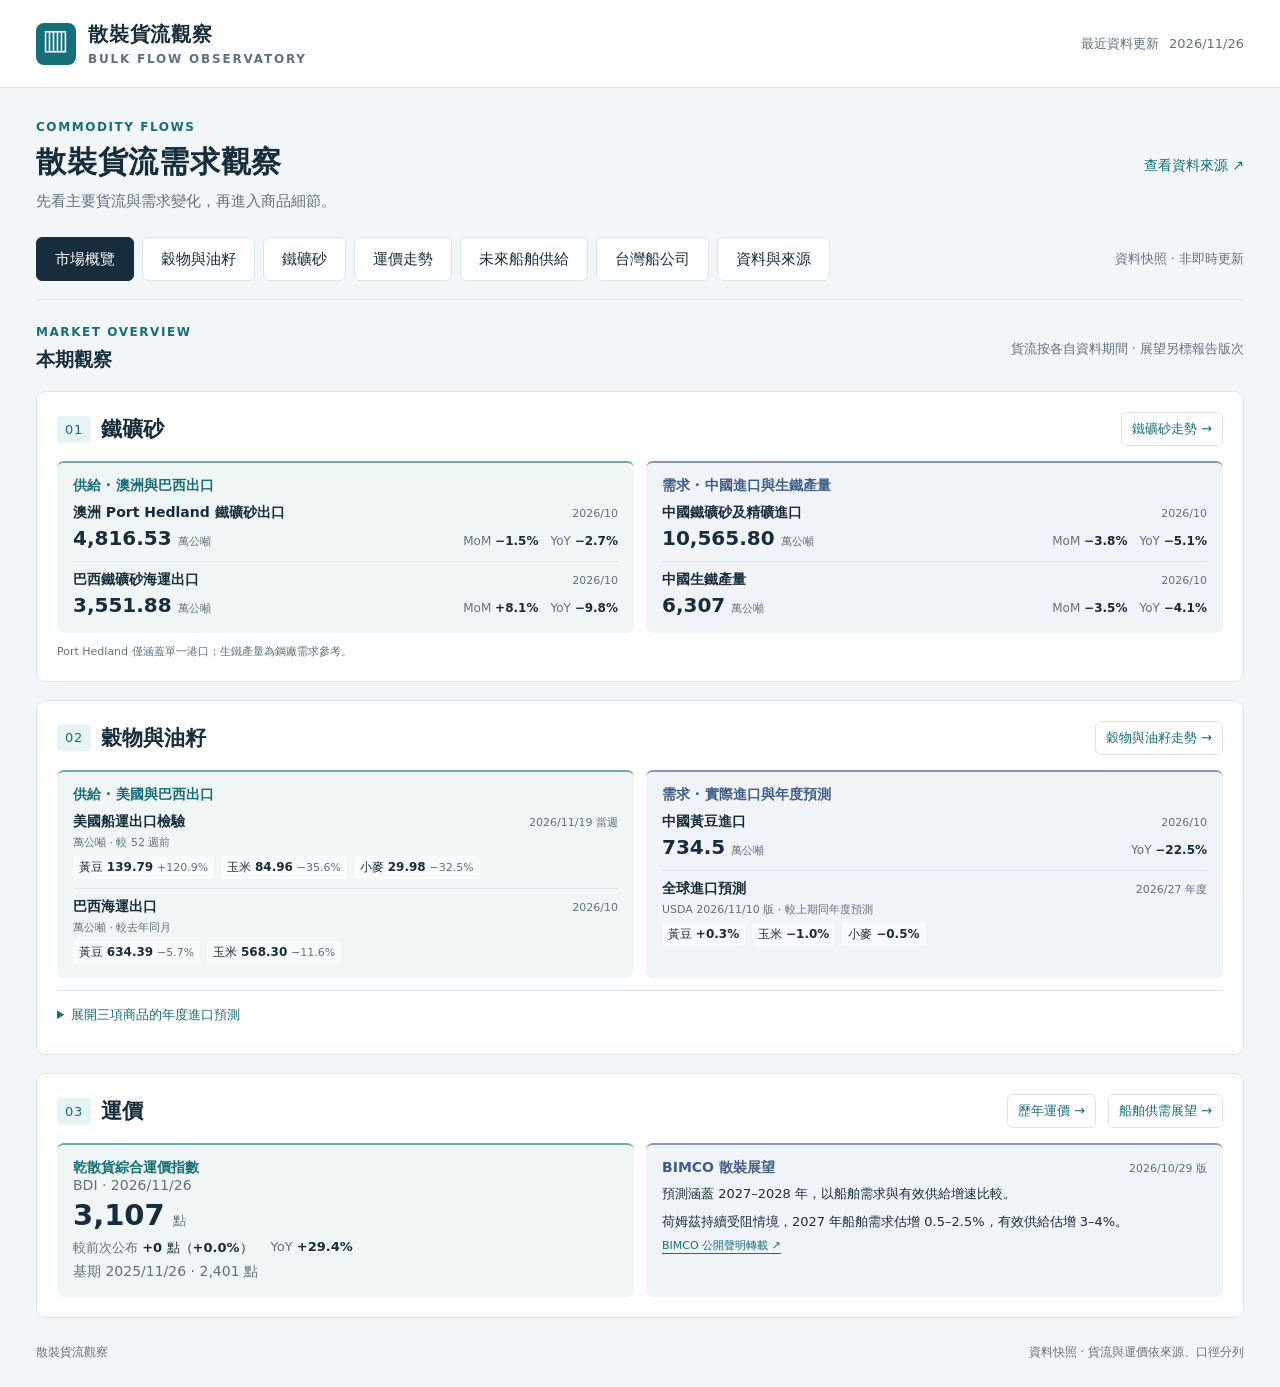
==== site/index.html @ 0eb2b3fc "Refresh bulk shipping data" ====
<!doctype html>
<html lang="zh-Hant"><head><meta charset="utf-8"><meta name="viewport" content="width=device-width,initial-scale=1"><title>散裝貨流需求觀察｜市場概覽</title><meta name="description" content="穀物、鐵礦砂出口與需求觀察。以官方資料快照追蹤美國、巴西、澳洲與中國的貨流。"><link rel="icon" type="image/svg+xml" href="data:image/svg+xml,%3Csvg xmlns='http://www.w3.org/2000/svg' viewBox='0 0 32 32'%3E%3Crect width='32' height='32' rx='7' fill='%23166e79'/%3E%3Cpath d='M7 23V17h4v6m3 0V12h4v11m3 0V7h4v16' stroke='white' stroke-width='2' fill='none'/%3E%3C/svg%3E"><link rel="stylesheet" href="style.css?v=0a2ea6457334"><script defer src="data.js?v=bbfd00ab8c5f"></script><script defer src="company-fleets-data.js?v=6b9ab9d1b7ac"></script><script defer src="app.js?v=1556dfb29b92"></script><script defer src="history-data.js?v=71bd6d6e1870"></script><script defer src="hedland-history-data.js?v=a3db46586c84"></script><script defer src="iron-history-data.js?v=b4c6f8746cfc"></script><script defer src="us-grain-history-data.js?v=a990f95a7204"></script><script defer src="us-grain-history.js?v=7090560dc37e"></script><script defer src="history.js?v=6eb60454d4d4"></script><script defer src="freight-indices.js?v=4d214dd70a3b"></script><script defer src="freight.js?v=fcf6a110d8db"></script><script defer src="supply-outlook-data.js?v=c18ba70df354"></script><script defer src="supply-outlook.js?v=e1dbbad50b4f"></script><link rel="stylesheet" href="grain-demand.css?v=e1b955530039"><script defer src="grain-demand-data.js?v=bc01fac3423a"></script><script defer src="grain-demand.js?v=3fdb7a96c9fc"></script><link rel="stylesheet" href="overview-market.css?v=4cd1afce3cc3"><script defer src="overview.js?v=e01cab6d0f02"></script><script defer src="update-status-data.js?v=dd99486f3394"></script><script defer src="live-details.js?v=aedd0032edc3"></script></head>
<body><header class="top"><div class="top-inner"><a class="brand" href="#"><span class="mark" aria-hidden="true">▥</span><span>散裝貨流觀察<small>BULK FLOW OBSERVATORY</small></span></a><div class="snapshot">最近資料更新 <strong></strong></div></div></header>
<main><div class="title-line"><div><p class="eyebrow">COMMODITY FLOWS</p><h1>散裝貨流需求觀察</h1><p class="intro">先看主要貨流與需求變化，再進入商品細節。</p></div><a class="source-jump" href="#sources">查看資料來源 ↗</a></div>
<nav class="tabs" aria-label="網站導覽"><button type="button" data-view="overview" aria-pressed="true">市場概覽</button><button type="button" data-view="grain" aria-pressed="false">穀物與油籽</button><button type="button" data-view="iron" aria-pressed="false">鐵礦砂</button><button type="button" data-view="freight" aria-pressed="false">運價走勢</button><button type="button" data-view="supply" aria-pressed="false">未來船舶供給</button><button type="button" data-view="companies" aria-pressed="false">台灣船公司</button><button type="button" data-view="sources" aria-pressed="false">資料與來源</button><span>資料快照 · 非即時更新</span></nav><section id="overview" aria-label="市場概覽" hidden>
<div class="sectionline market-heading"><div><span class="eyebrow">MARKET OVERVIEW</span><h2>本期觀察</h2></div><span class="meta">貨流按各自資料期間 · 展望另標報告版次</span></div>
<div class="market-board">
  <section class="panel market-card" aria-labelledby="market-iron-title">
    <div class="market-card-head"><div class="overview-heading"><span class="overview-index" aria-hidden="true">01</span><h3 id="market-iron-title">鐵礦砂</h3></div><div class="market-links"><button type="button" data-open="iron">鐵礦砂走勢 →</button></div></div>
    <div class="market-split">
      <section class="market-side" aria-label="鐵礦砂供給"><h4>供給 · 澳洲與巴西出口</h4><div id="market-iron-supply"></div></section>
      <section class="market-side market-side-demand" aria-label="鐵礦砂需求"><h4>需求 · 中國進口與生鐵產量</h4><div id="market-iron-demand"></div></section>
    </div>
    <p class="market-footnote">Port Hedland 僅涵蓋單一港口；生鐵產量為鋼廠需求參考。</p>
  </section>
  <section class="panel market-card" aria-labelledby="market-grain-title">
    <div class="market-card-head"><div class="overview-heading"><span class="overview-index" aria-hidden="true">02</span><h3 id="market-grain-title">穀物與油籽</h3></div><div class="market-links"><button type="button" data-open="grain">穀物與油籽走勢 →</button></div></div>
    <div class="market-split">
      <section class="market-side" aria-label="穀物與油籽供給"><h4>供給 · 美國與巴西出口</h4><div id="market-grain-supply"></div></section>
      <section class="market-side market-side-demand" aria-label="穀物與油籽需求"><h4>需求 · 實際進口與年度預測</h4><div id="market-grain-demand"></div></section>
    </div>
    <details class="market-forecast-detail"><summary>展開三項商品的年度進口預測</summary><section id="grain-demand-overview" class="demand-overview" aria-label="全球穀物與油籽年度進口需求預測"></section></details>
  </section>
  <section class="panel market-card" aria-labelledby="market-freight-title">
    <div class="market-card-head"><div class="overview-heading"><span class="overview-index" aria-hidden="true">03</span><h3 id="market-freight-title">運價</h3></div><div class="market-links"><button type="button" data-open="freight">歷年運價 →</button><button type="button" data-open="supply">船舶供需展望 →</button></div></div>
    <div class="market-split market-freight-split">
      <section class="market-side" aria-label="BDI"><h4>乾散貨綜合運價指數</h4><div class="overview-item" id="overview-bdi"></div></section>
      <section class="market-side market-side-demand market-bimco" id="market-bimco" aria-label="BIMCO 散裝展望"></section>
    </div>
  </section>
</div>
</section>
<section id="grain" aria-labelledby="grain-page-title" hidden>
<div class="sectionline"><div><span class="eyebrow">GRAINS &amp; OILSEEDS / SUPPLY &amp; DEMAND</span><h2 id="grain-page-title">穀物與油籽 · 供給與需求</h2></div><span class="meta">依各來源保留資料頻率與期間</span></div>
<div class="grain-balance">
<section class="grain-side grain-supply-side" aria-labelledby="grain-supply-title">
<div class="grain-side-heading"><span class="eyebrow">SUPPLY / EXPORT FLOWS</span><h3 id="grain-supply-title">供給 · 美國、巴西</h3><p>追蹤美國週度出口檢驗與巴西月度海運出口</p></div>
<section class="panel grain-us-summary"><div class="sectionline"><h3>美國船運出口檢驗量</h3><span class="meta" id="us-summary-period"></span></div><div class="metrics" id="us-metrics"></div></section>
<section class="panel history-panel" id="us-grain-history" aria-label="美國穀物與油籽近五年週度海運出口檢驗走勢"></section>
<div class="weekly-full"><section class="panel"><div class="sectionline"><h3>當週貨量比較</h3><span class="meta">萬公噸</span></div><div id="us-bars" class="horizontal"></div><p id="us-bars-note" class="note"></p></section></div>
<section class="panel history-panel" id="grain-history" aria-label="穀物與油籽近五年月度走勢"></section>
</section>
<section id="grain-demand-side" class="grain-side grain-demand-side" aria-labelledby="grain-demand-title">
<div class="grain-side-heading"><span class="eyebrow">DEMAND / IMPORTS &amp; CONSUMPTION</span><h3 id="grain-demand-title">需求 · 進口與消耗</h3><p>追蹤中國黃豆月度進口，搭配年度消耗與庫存</p></div>
<div id="grain-demand"></div>
</section>
</div>
<div class="notice"><strong>比較方式</strong><span>MoM = 較上月；YoY = 較去年同月。美國使用週度海運出口檢驗量，顯示 WoW、52 週 YoY；巴西使用月度海關海運出口量，顯示 MoM、YoY。兩者頻率與統計口徑不同，分圖呈現。巴西採相同商品與海運口徑；月增率未經季節調整，基期為零不計增減率。</span></div></section>
<section id="iron" hidden aria-label="鐵礦砂供給與需求"><div class="sectionline"><div><span class="eyebrow">IRON ORE / SUPPLY &amp; DEMAND</span><h2>鐵礦砂 · 供給與需求</h2></div><span class="meta" id="iron-page-period"></span></div><div class="iron-balance"><section class="iron-side iron-supply-side" aria-labelledby="iron-supply-title"><div class="iron-side-heading"><span class="eyebrow">SUPPLY / EXPORT FLOWS</span><h2 id="iron-supply-title">供給 · 澳洲、巴西</h2><p>觀察主要裝船地的出口貨流</p></div><div class="iron-supply-cards" id="iron-supply-metrics"></div><section class="panel history-panel" id="hedland-history" aria-label="Port Hedland 近五年度鐵礦砂出口走勢"></section><section class="panel history-panel" id="iron-history" aria-label="鐵礦砂近五年月度走勢"></section><details class="iron-extra"><summary>其他供給參考 · Vale 礦商生產與銷售</summary><section class="panel" id="vale-metrics"></section></details></section><section class="iron-side iron-demand-side" aria-labelledby="iron-demand-title"><div class="iron-side-heading"><span class="eyebrow">DEMAND / IMPORT FLOWS</span><h2 id="iron-demand-title">需求 · 中國</h2><p>觀察進口採購與鋼廠生產</p></div><div id="iron-demand-metrics"></div><section class="panel" id="steel-metrics"></section><div class="panel iron-reading"><h3>如何理解進口需求</h3><p class="note">中國進口量反映境外採購與到港貨流，也可能用於補庫存。須搭配生鐵產量與港口庫存，才能判斷鋼廠實際需求。</p><p class="note">巴西「運往中國」仍屬巴西出口貨流，放在供給欄；出港與到港存在時間差，不能直接視為中國當月進口。</p></div></section></div><div class="notice"><strong>兩側資料不可直接相減</strong><span>Port Hedland 僅涵蓋單一港口，巴西為全國海運出口，中國為全國進口；期間與涵蓋範圍不同，不構成完整供需平衡。</span></div></section>
<section id="freight" hidden aria-label="運價走勢"><div class="sectionline"><div><span class="eyebrow">FREIGHT / SEASONAL COMPARISON</span><h2 id="freight-title">BDI 歷年同期走勢</h2></div><span id="freight-period" class="meta"></span></div><div class="freight-choice"><label for="freight-index">選擇指數 <select id="freight-index"><option value="BDI">BDI · 乾散貨綜合指數</option><option value="BCI">BCI · 海岬型指數</option><option value="BPI">BPI · 巴拿馬型指數</option><option value="BSI">BSI · 超輕便型指數</option></select></label><span class="meta">一次顯示一個指數 · 比較各年度同期走勢</span></div><div class="metrics" id="freight-metrics"></div><section class="panel freight-panel"><div class="sectionline"><h3>把每一年放在同一條月份軸上</h3><span class="meta">點選年份可顯示／隱藏曲線</span></div><div class="freight-legend" id="freight-legend" aria-label="選擇比較年份"></div><div class="freight-scroll" tabindex="0" role="region" aria-label="所選運價指數歷年折線圖；窄螢幕可橫向捲動"><div id="freight-chart"></div></div><div class="freight-inspect"><label for="freight-day">對照日期 <strong id="freight-day-label"></strong></label><input id="freight-day" type="range" min="0" max="365" aria-label="選擇月份與日期"><div id="freight-values" class="freight-values" aria-live="polite"></div></div><p class="note">依月／日對齊，保留閏年 2/29。曲線連接實際公布值，未補造非公布日數據；已辨識的缺漏日期及超過 7 天的資料間隔斷線。最新年度繪至該指數最新已取得交易日。來源週末沿用值不當作新公布日。下方對照採選定日期當日或之前最近一筆（最多回溯 7 天），並列出實際日期。YoY = 本期指數 ÷ 去年基期 − 1，以各欄實際公布日對比去年同月同日；若去年當日未公布，往前取最近一筆，最多回溯 7 天。2/29 對比去年 2/28；缺基期顯示「—」。</p><details><summary>資料來源、核對與下載</summary><div id="freight-source"></div></details></section><div class="notice"><strong>指數與實際運費不同</strong><span>BDI 觀察乾散貨整體運價；BCI、BPI、BSI 分別觀察不同船型。各指數皆為點數，並非美元／日租金，指數高低也不代表不同船型的實際租金高低。</span></div></section><section id="supply" hidden aria-label="未來船舶供給與供需平衡">
<div class="sectionline"><div><span class="eyebrow">DRY BULK / FORWARD SUPPLY &amp; DEMAND</span><h2>未來船舶供給與供需平衡</h2></div><span id="supply-period" class="meta"></span></div>
<p class="intro">拆船減少運力，新船交付增加運力；再看需求能否吸收新增供給。</p>
<div id="supply-takeaway" class="supply-takeaway"></div>
<div class="supply-pair">
<section class="panel supply-quantity" id="supply-recycling-card"></section>
<section class="panel supply-quantity" id="supply-delivery-card"></section>
</div>

<section class="panel supply-block" aria-labelledby="supply-balance-title"><div class="sectionline"><div><span class="eyebrow" id="supply-balance-edition"></span><h3 id="supply-balance-title">03 · 綜合供需平衡</h3></div></div>
<div class="supply-balance-controls"><div class="segmented" id="supply-scenarios" aria-label="BIMCO 預測情境"></div><span class="meta">年增率 · 全球散裝航運</span></div>
<p id="supply-scenario-note" class="note"></p><div class="supply-chart-legend"><span><i class="demand"></i>船舶需求增長</span><span><i class="capacity"></i>有效供給增長</span></div><div id="supply-balance-chart"></div>
<div class="table-wrap"><table class="supply-balance-table"><thead><tr><th>預測年度</th><th>船舶需求增長</th><th>有效供給增長</th><th>平衡方向</th></tr></thead><tbody id="supply-balance-rows"></tbody></table></div>
<p class="note">需求納入貨量與航程影響；有效供給還受航速及船舶可用程度影響，與新船交付 DWT 不同。條段表示預測上下限，並非機率或信賴區間。判斷採 BIMCO 原文，不把兩項增長率之差當成運力過剩比例。</p>
<div class="supply-links" id="supply-balance-links"></div></section>

</section><section id="companies" hidden aria-label="台灣船公司"><div class="sectionline"><div><span class="eyebrow">TAIWAN / FLEET COMPARISON</span><h2>台灣七家散裝船公司</h2></div><span class="meta" id="fleet-period"></span></div><p class="company-intro">依官方資料列出各船型艘數；在建船另註。裕民採含在建船的官網合計口徑，與其他公司不可直接加總比較。資料基準日與文件發布日分別標示；官網查閱日期不代表船隊更新日期。</p><section class="panel company-panel"><div class="table-wrap matrix-wrap" tabindex="0" role="region" aria-label="乾散貨船型，可左右捲動"><table class="fleet-matrix" id="fleet-bulk"><caption>乾散貨船型 <span>單位：艘</span></caption><thead><tr><th scope="col">公司</th><th scope="col">VLOC<small>礦砂船</small></th><th scope="col">Capesize<small>含 Newcastlemax</small></th><th scope="col">Panamax／<br>Kamsarmax<small>合併列示</small></th><th scope="col">Supramax<small>超輕便型</small></th><th scope="col">Ultramax<small>極限靈便型</small></th><th scope="col">Handysize<small>含 Handy</small></th><th scope="col">Small Handy<small>小型輕便船</small></th><th scope="col">其他散裝<small>4.3 萬噸級</small></th><th scope="col">資料時間</th></tr></thead><tbody></tbody></table></div><p class="note">「—」表示來源未另列或未確認，不代表 0 艘。Panamax／Kamsarmax 因部分來源未拆分而合列；其他分類沿用來源。裕民含在建船，其餘已知另列的新造船不加進主表。</p></section><section class="panel company-panel matrix-other"><div class="table-wrap matrix-wrap" tabindex="0" role="region" aria-label="其他船型，可左右捲動"><table class="fleet-matrix" id="fleet-other"><caption>其他船型 <span>單位：艘</span></caption><thead><tr><th scope="col">公司</th><th scope="col">水泥船</th><th scope="col">油輪<small>含 VLCC</small></th><th scope="col">LNG 船</th><th scope="col">CSOV</th><th scope="col">CTV</th><th scope="col">多用途船</th><th scope="col">一般雜貨船</th><th scope="col">客船／<br>客貨輪</th><th scope="col">拖船</th><th scope="col">引水船</th><th scope="col">未細分<small>其他船型</small></th></tr></thead><tbody></tbody></table></div><p class="note">資料時間同上表；油輪合併列示，詳細船型、代管與在建數見下方說明。</p></section><details class="panel matrix-details"><summary>各公司口徑與來源</summary><ul id="fleet-notes"></ul><p><a href="company-fleets.json" download>下載船隊資料 JSON ↓</a></p></details><div class="notice"><strong>如何對照運價</strong><span>Capesize 可參考 BCI，Panamax／Kamsarmax 可參考 BPI，Supramax／Ultramax 可參考 BSI，Handysize 可參考 BHSI。這是船型對照，不代表個別租約報價；VLOC 應另看專屬航線與合約。BHSI 尚未接入本站圖表。</span></div><p class="note">未另列不等於沒有。各來源日期與自有、代管、合資、在建口徑不同，本頁不據此計算排名或市佔率。</p><div class="overview-actions"><button type="button" data-open="freight">查看運價走勢 →</button></div></section><section id="sources" class="panel sources" hidden><div class="sectionline"><div><span class="eyebrow">SOURCE REGISTER</span><h2>資料覆蓋與取得狀態</h2></div><span class="meta" id="daily-check-date"></span></div><div class="table-wrap"><table><thead><tr><th>資料／來源</th><th>頻率</th><th>本頁期間</th><th>目前狀態</th></tr></thead><tbody id="source-rows"></tbody></table></div><p class="note">每天檢查各來源，資料月份依發布頻率而異。取得或驗證失敗時保留上次核驗資料。<a href="update-status.json" download>下載每日查核紀錄 ↓</a></p></section><footer><span>散裝貨流觀察</span><span>資料快照 · 貨流與運價依來源、口徑分列</span></footer></main></body></html>
---- site/style.css ----
:root{--bg:#f3f6f8;--panel:#fff;--text:#182d3b;--muted:#60717e;--line:#dce5e9;--accent:#166e79;--soft:#e8f4f4;--gold:#bc8339;font-family:system-ui,"Microsoft JhengHei",sans-serif;color:var(--text);background:var(--bg);font-size:16px;color-scheme:light}*{box-sizing:border-box}body{margin:0}button,select{font:inherit}button,a,select{touch-action:manipulation}button{cursor:pointer}button:focus-visible,a:focus-visible,select:focus-visible,summary:focus-visible{outline:3px solid #bd843d;outline-offset:4px}a{color:var(--accent);text-underline-offset:4px}button{color:var(--text)}[hidden]{display:none!important}.top{background:var(--panel);border-bottom:1px solid var(--line)}.top-inner{max-width:1300px;margin:auto;padding:21px 36px;display:flex;align-items:center;justify-content:space-between;gap:20px}.brand{display:flex;gap:12px;align-items:center;text-decoration:none;color:var(--text);font-size:20px;font-weight:650;letter-spacing:.04em}.brand small{display:block;font-size:12px;letter-spacing:.15em;margin-top:4px;color:var(--muted)}.mark{background:var(--accent);color:white;border-radius:8px;width:40px;height:42px;text-align:center;font-size:28px}.snapshot{font-size:13px;color:var(--muted);display:flex;gap:10px;align-items:center;flex-wrap:wrap}.snapshot strong{font-weight:500}.preview{border:1px solid var(--line);padding:5px 9px;border-radius:5px;background:var(--bg)}main{max-width:1300px;padding:32px 36px 0;margin:auto}.title-line{display:flex;justify-content:space-between;align-items:center;gap:20px;margin-bottom:26px}.eyebrow{display:block;font-size:12px;font-weight:650;letter-spacing:.13em;color:var(--accent);margin:0 0 8px}h1{font-size:30px;font-weight:650;letter-spacing:.025em;margin:0 0 9px}h2{font-size:19px;margin:0;font-weight:650}h3{font-size:17px;margin:0;font-weight:600}.intro{margin:0;color:var(--muted);font-size:15px}.source-jump{font-size:14px;text-decoration:none;padding:10px 0;white-space:nowrap}.tabs{display:flex;gap:8px;align-items:center;border-bottom:1px solid var(--line);padding-bottom:18px;margin-bottom:25px}.tabs button{border:1px solid var(--line);background:white;border-radius:6px;padding:10px 24px;min-height:44px;font-size:15px}.tabs button[aria-pressed=true]{background:var(--text);border-color:var(--text);color:white}.tabs>span{margin-left:auto;color:var(--muted);font-size:13px}.sectionline{display:flex;justify-content:space-between;align-items:center;gap:16px;margin-bottom:17px;flex-wrap:wrap}.meta{font-size:13px;color:var(--muted);line-height:1.6}.metrics{display:grid;grid-template-columns:repeat(3,minmax(0,1fr));gap:16px;margin-bottom:20px}.metric{padding:22px 24px;background:var(--panel);border:1px solid var(--line);border-radius:9px;text-align:left;position:relative}.metric[aria-pressed=true]{border-color:var(--accent);box-shadow:inset 0 3px var(--accent)}.metric-top{display:flex;justify-content:space-between;gap:8px;color:var(--muted);font-size:14px}.metric-symbol{font-size:12px;color:var(--accent);letter-spacing:.05em}.metric-value{display:block;font-size:34px;letter-spacing:-.035em;font-weight:550;line-height:1.5;margin-top:6px;font-variant-numeric:tabular-nums}.unit{font-size:13px;font-weight:400;letter-spacing:0;margin-left:7px;color:var(--muted)}.metric-bottom{display:block;font-size:12px;color:var(--muted);margin-top:3px;line-height:1.6}.grid-two{display:grid;grid-template-columns:1.25fr 1fr;gap:20px}.panel{background:var(--panel);padding:24px;border:1px solid var(--line);border-radius:9px}.horizontal{display:grid;gap:21px;padding:10px 0 7px}.h-row{display:grid;grid-template-columns:42px 1fr 66px;gap:16px;align-items:center;font-size:14px}.h-track{height:12px;background:var(--soft);border-radius:2px;overflow:hidden}.h-fill{height:100%;background:var(--accent);border-radius:2px}.h-value{text-align:right;font-variant-numeric:tabular-nums}.note{font-size:13px;color:var(--muted);line-height:1.75;margin:20px 0 0}.definition{background:#edf5f5;border-color:#d6e7e8}.definition-number{font-size:27px;font-variant-numeric:tabular-nums;margin:16px 0}.definition dl{margin:0;font-size:14px}.definition dl>div{display:flex;justify-content:space-between;gap:15px;padding:7px 0}.definition dt{color:var(--muted)}.definition dd{margin:0}.brazil-panel{margin-top:22px}.controls{display:flex;align-items:center;gap:20px;flex-wrap:wrap}.segmented{display:flex;padding:3px;background:var(--bg);border:1px solid var(--line);border-radius:7px;gap:2px}.segmented button{font-size:14px;padding:7px 14px;border:0;border-radius:4px;background:transparent;min-height:36px}.segmented button[aria-pressed=true]{background:var(--accent);color:#fff}label{font-size:14px;color:var(--muted);display:flex;align-items:center;gap:9px}select{font-size:14px;padding:9px 28px 9px 10px;background:white;color:var(--text);border:1px solid var(--line);border-radius:5px;min-height:40px}.chart-layout{display:grid;grid-template-columns:minmax(0,1fr) 230px;gap:26px;margin-top:22px}.chart-header{display:flex;gap:16px;justify-content:space-between}.legend{font-size:12px;color:var(--muted);display:flex;gap:7px;align-items:center}.legend i{width:8px;height:8px;background:var(--accent);display:inline-block;border-radius:2px}.legend .china-dot{background:#91c5cb;margin-left:9px}.column-chart{height:230px;display:grid;grid-template-columns:repeat(8,minmax(0,1fr));gap:9px;padding:23px 2px 0;background:repeating-linear-gradient(to top,transparent 0,transparent 49px,#eef2f4 49px,#eef2f4 50px);border-bottom:1px solid var(--line);margin-bottom:30px}.bar-group{display:flex;position:relative;flex-direction:column;align-items:center;justify-content:flex-end;border:0;background:none;padding:0 5px;min-width:0;height:100%;border-radius:3px}.bar-pair{display:flex;gap:4px;align-items:flex-end;width:100%;height:100%;justify-content:center}.bar{display:block;position:relative;background:var(--accent);width:100%;max-width:43px;border-radius:3px 3px 0 0;opacity:.72;min-width:2px}.bar.secondary{background:#91c5cb}.bar-group[aria-pressed=true] .bar,.bar-group:hover .bar{opacity:1}.bar-group[aria-pressed=true]{background:#e8f4f480}.bar-num{position:absolute;bottom:calc(100% + 7px);left:50%;transform:translateX(-50%);font-size:12px;white-space:nowrap;color:var(--muted);font-variant-numeric:tabular-nums}.bar-month{position:absolute;top:calc(100% + 9px);font-size:12px;color:var(--muted)}.chart-summary{background:var(--bg);border-radius:6px;padding:22px;border-left:3px solid var(--accent)}.chart-summary h3{font-size:14px;color:var(--muted);font-weight:500;line-height:1.6}.chart-summary strong{display:block;font-size:29px;font-weight:550;font-variant-numeric:tabular-nums;letter-spacing:-.03em;margin:8px 0}.chart-summary .unit{display:block;margin:0;font-size:12px}.summary-small{border-top:1px solid var(--line);margin-top:16px;padding-top:14px;font-size:13px;color:var(--muted);line-height:1.8}.summary-small b{color:var(--text);font-weight:550}.notice{display:flex;gap:20px;background:#eaf0f3;border:1px solid var(--line);border-radius:7px;margin:22px 0 28px;padding:16px 20px;font-size:13px;line-height:1.7;color:var(--muted)}.notice strong{white-space:nowrap;color:var(--text);font-weight:550}.stat-row{display:flex;align-items:baseline;justify-content:space-between;gap:15px;padding:15px 0;border-bottom:1px solid var(--line);font-size:15px}.stat-row strong{font-size:27px;font-weight:550;font-variant-numeric:tabular-nums}.badge{padding:4px 8px;border-radius:4px;background:var(--soft);color:var(--accent);font-size:12px}.supply,.supplementary{margin-top:22px}.source-link{display:inline-block;margin-top:12px;font-size:13px}.sources{margin-top:28px;scroll-margin-top:20px}.table-wrap{overflow-x:auto}table{border-collapse:collapse;width:100%;font-size:14px;white-space:normal;text-align:left}th{font-size:12px;font-weight:550;color:var(--muted);background:var(--bg);padding:12px}td{padding:15px 12px;border-bottom:1px solid var(--line);line-height:1.7}td:first-child{min-width:200px}td:nth-child(3){min-width:150px}td:nth-child(4){min-width:210px}td small{display:block;color:var(--muted);font-size:12px}td a{text-decoration:none}.status{font-size:12px;padding:4px 8px;display:inline-block;border-radius:4px;background:var(--soft);color:var(--accent)}.status.partial{background:#f4eee4;color:#845b25}details{border-top:1px solid var(--line);margin-top:17px;padding-top:15px;font-size:14px}summary{cursor:pointer;color:var(--accent);min-height:28px}details table{margin-top:14px}footer{display:flex;justify-content:space-between;gap:20px;padding:26px 0;font-size:12px;color:var(--muted)}@media(min-width:1600px){main,.top-inner{max-width:1420px}.column-chart{height:250px}}@media(max-width:900px){main{padding:25px 22px 0}.top-inner{padding:18px 22px}.chart-layout{grid-template-columns:1fr}.chart-summary{display:block}.chart-summary strong{font-size:27px}.grid-two{grid-template-columns:1fr 1fr}.metrics{gap:10px}.metric{padding:18px}.metric-value{font-size:28px}.tabs>span{display:none}.controls{gap:12px}.notice{flex-direction:column;gap:5px}.metric-top{flex-wrap:wrap}}@media(max-width:620px){main{padding:22px 16px 0}.top-inner{padding:16px;align-items:flex-start}.snapshot{font-size:12px;max-width:125px;justify-content:flex-end;gap:4px}.brand{font-size:16px;gap:8px}.brand small{font-size:12px}.mark{width:32px;height:35px;font-size:23px}.title-line{align-items:flex-start;flex-direction:column;gap:7px;margin-bottom:18px}h1{font-size:25px}.intro{font-size:14px}.source-jump{font-size:13px}.tabs{margin-bottom:20px}.tabs button{padding:10px 20px}.metrics{grid-template-columns:1fr}.metric{padding:16px 20px}.metric-value{font-size:30px}.grid-two{grid-template-columns:1fr}.panel{padding:20px 16px}.sectionline{gap:10px}.chart-layout{gap:18px}.column-chart{gap:4px;height:200px}.bar-num{font-size:12px}.bar-group{padding:0 2px}.bar-pair{gap:2px}.controls{width:100%;justify-content:space-between;align-items:flex-start}.controls label{flex-wrap:wrap}.segmented button{padding:7px 11px}.meta{font-size:12px}.legend{font-size:12px}.chart-header{gap:8px}.notice{padding:15px}footer{flex-direction:column;gap:7px}.snapshot .preview{margin-top:3px}.table-wrap{max-width:100%}.source-jump{min-height:35px}}@media(prefers-reduced-motion:no-preference){button{transition:background .15s,border-color .15s}}

.change-line{display:flex;flex-wrap:wrap;gap:8px 18px;font-size:13px;color:var(--muted);line-height:1.8;margin:12px 0 0}.change-line b{font-weight:600;color:var(--accent)}.weekly-full{display:block}.weekly-full .horizontal{max-width:100%}.chart-summary .summary-small{line-height:2}

.chart-scroll{overflow-x:auto;padding:0 2px;max-width:100%}#grain-chart{min-width:600px;margin-bottom:84px}.bar-yoy{position:absolute;top:calc(100% + 31px);display:flex;flex-direction:column;align-items:center;gap:2px;width:100%;font-size:12px;line-height:1.5;color:var(--muted);font-variant-numeric:tabular-nums}.bar-yoy b{font-weight:600;color:var(--accent);white-space:nowrap}.chart-scroll:focus-visible{outline:2px solid var(--accent);outline-offset:3px}
.chart-layout>div{min-width:0}

.history-panel{margin-top:22px;border-top:3px solid var(--accent)}.history-info{display:flex;justify-content:space-between;gap:16px;margin-bottom:16px}.history-statistics{display:grid;grid-template-columns:1.2fr 1.4fr 1fr 1fr;gap:18px;padding:18px 20px;background:var(--bg);border-radius:6px;margin-bottom:20px}.history-statistics>div{min-width:0}.history-statistics span{display:block;font-size:13px;line-height:1.6;color:var(--muted)}.history-statistics strong{display:block;font-size:23px;font-weight:550;font-variant-numeric:tabular-nums;margin-top:5px;overflow-wrap:anywhere}.history-plot{width:100%;min-width:0}.history-plot svg{display:block;max-width:100%;touch-action:pan-y;cursor:crosshair}.history-scrub{display:flex;align-items:center;justify-content:space-between;gap:24px;flex-wrap:wrap;margin-top:10px}.history-scrub label{flex:1;min-width:200px;white-space:nowrap}.history-slider{width:100%;min-width:70px;accent-color:var(--accent);min-height:35px}.history-table{max-height:380px;overflow:auto}.history-table th{position:sticky;top:0}.history-note{margin-top:12px}@media(max-width:620px){.history-statistics{grid-template-columns:1fr 1fr;padding:15px;gap:14px}.history-statistics strong{font-size:21px}.history-scrub{gap:0}.history-panel .controls{gap:12px}.history-info{flex-wrap:wrap}.history-panel .history-period{width:100%}.history-period button{flex:1}}
.overview-grid{display:grid;grid-template-columns:1.25fr 1fr 1fr;gap:18px;align-items:stretch}.overview-heading{display:flex;align-items:center;gap:12px}.overview-index{font-size:13px;letter-spacing:.06em;color:var(--accent);background:var(--soft);padding:6px 8px;border-radius:4px}.overview-question{font-size:14px;color:var(--muted);margin:14px 0 8px}.overview-item{padding:18px 0;border-bottom:1px solid var(--line)}.overview-item>span{display:block;font-size:14px;color:var(--muted)}.overview-item strong{display:block;font-size:29px;font-weight:550;margin-top:5px;font-variant-numeric:tabular-nums}.overview-item small{font-size:13px;color:var(--muted);font-weight:400;margin-left:8px}.overview-rates{display:flex;flex-wrap:wrap;gap:8px 18px;font-size:13px;margin-top:7px;color:var(--muted)}.overview-rates b{color:var(--text);font-weight:550}.overview-reading{margin-top:20px;padding:16px;background:var(--soft);border-radius:6px;font-size:14px;line-height:1.75}.overview-reading strong{font-weight:600}.overview-reading p{margin:5px 0 0;color:var(--muted)}.overview-actions{display:flex;gap:12px;flex-wrap:wrap;margin-top:20px}.overview-actions button{border:0;border-bottom:1px solid var(--line);background:transparent;color:var(--accent);font-size:14px;padding:8px 0;min-height:40px}.overview-gap{border-top:1px solid var(--line);margin-top:22px;padding-top:18px;font-size:14px;line-height:1.75}.overview-gap>span{font-weight:550}.overview-gap p{color:var(--muted);margin:6px 0 0}.overview-unavailable{padding:24px 0 4px}.overview-unavailable h3{margin-top:16px}.overview-unavailable p{font-size:14px;line-height:1.75;color:var(--muted)}.supplementary-details{margin-top:24px;padding:18px;border:1px solid var(--line);background:#edf2f4;border-radius:8px}.supplementary-details>summary{font-size:15px;line-height:1.8}.tabs{flex-wrap:wrap}.tabs button{padding:10px 18px}@media(max-width:1000px){.overview-grid{grid-template-columns:1fr 1fr}.overview-flow{grid-column:1/-1}#overview-flows{display:grid;grid-template-columns:repeat(3,minmax(0,1fr));gap:18px}.overview-item strong{font-size:25px}}@media(max-width:620px){.overview-grid{grid-template-columns:1fr}.overview-flow{grid-column:auto}#overview-flows{display:block}.overview-item strong{font-size:29px}.tabs{gap:6px}.tabs button{font-size:14px;padding:10px 12px}.supplementary-details{padding:14px}.title-line h1{font-size:25px}} 

.freight-legend{display:flex;justify-content:center;flex-wrap:wrap;gap:10px;margin:10px 0 20px}.freight-legend button{display:flex;align-items:center;gap:9px;background:white;border:1px solid var(--line);border-radius:5px;padding:9px 13px;font-size:14px;min-height:42px}.freight-legend button[aria-pressed=false]{opacity:.4;background:var(--bg)}.freight-scroll{overflow-x:auto}.freight-scroll svg{display:block;width:100%;min-width:760px;touch-action:pan-y}.freight-inspect{border-top:1px solid var(--line);padding-top:18px;margin-top:12px}.freight-inspect label{font-size:14px;color:var(--muted)}.freight-inspect label strong{color:var(--text);margin-left:10px}.freight-inspect input{display:block;width:100%;height:34px;accent-color:#5083bd}.freight-values{display:grid;grid-template-columns:repeat(5,minmax(0,1fr));gap:12px;margin-top:8px}.freight-values>div{padding:12px 14px;background:var(--bg);border-top:3px solid;border-radius:4px}.freight-values span,.freight-values small{display:block;color:var(--muted);font-size:12px}.freight-values strong{display:block;font-size:22px;font-weight:550;margin:5px 0;font-variant-numeric:tabular-nums}#freight .metric-value{font-size:30px}@media(max-width:620px){.freight-values{grid-template-columns:repeat(2,minmax(0,1fr))}.freight-legend{justify-content:flex-start;gap:6px}.freight-legend button{padding:7px 10px}.freight-panel{padding:18px 14px}.freight-scroll svg{min-width:760px}.freight-inspect label{display:block}#freight .metrics{grid-template-columns:1fr}#freight .metric{padding:15px 20px}}

.freight-choice{display:flex;align-items:center;justify-content:space-between;flex-wrap:wrap;gap:12px;margin-bottom:20px}.freight-choice label{font-size:15px;font-weight:600}.freight-choice select{margin-left:12px;padding:10px 14px;border:1px solid var(--line);border-radius:6px;background:white;min-height:44px;color:var(--text)}@media(max-width:620px){.freight-choice{display:block}.freight-choice label{display:block}.freight-choice select{display:block;margin:8px 0 10px;width:100%}}

.overview-separated{grid-template-columns:repeat(3,minmax(0,1fr))}.overview-separated #overview-flows{display:block}.overview-separated>.panel{display:flex;flex-direction:column}.overview-separated .overview-actions{margin-top:auto;padding-top:20px}@media(max-width:1000px){.overview-separated{grid-template-columns:repeat(2,minmax(0,1fr))}}@media(max-width:620px){.overview-separated{grid-template-columns:1fr}}

.company-intro{font-size:15px;line-height:1.8;color:var(--muted);margin:0 0 20px}.company-panel{padding:8px 22px 22px}.company-table{min-width:1030px;width:100%;table-layout:fixed;font-size:14px}.company-table caption{text-align:left;font-size:16px;font-weight:600;padding:18px 0}.company-table th:nth-child(1){width:13%}.company-table th:nth-child(2){width:29%}.company-table th:nth-child(3){width:15%}.company-table th:nth-child(4){width:18%}.company-table th:nth-child(5){width:25%}.company-table td,.company-table th{white-space:normal;vertical-align:top;padding:19px 12px;line-height:1.7}.company-table tbody th{background:white;font-weight:400;text-align:left}.company-table tbody th>strong{font-size:16px}.company-table small{display:block;font-size:13px;line-height:1.75;color:var(--muted);margin-top:7px}.company-code{display:block;color:var(--accent);font-size:13px}.company-type{display:block;margin:0 0 5px}.company-date{font-weight:550}.company-table tbody tr:last-child td,.company-table tbody tr:last-child th{border-bottom:0}@media(max-width:620px){.company-panel{padding:6px 12px 16px}.company-table{min-width:1050px}}

.fleet-count{display:grid;grid-template-columns:minmax(0,1fr) auto;gap:2px 12px;padding:7px 0;border-bottom:1px solid #edf1f3}.fleet-count:first-child{padding-top:0}.fleet-count:last-child{border-bottom:0}.fleet-count b{font-size:19px;font-weight:600;color:var(--accent);font-variant-numeric:tabular-nums;white-space:nowrap}.fleet-count b small{display:inline;font-size:12px;margin-left:4px;font-weight:400}.fleet-count em{grid-column:1/-1;font-style:normal;font-size:12px;color:var(--muted);line-height:1.65}.company-table th:nth-child(2){width:29%}.company-table th:nth-child(3){width:19%}.company-table th:nth-child(4){width:16%}.company-table th:nth-child(5){width:23%}

.fleet-matrix{width:100%;min-width:1230px;table-layout:fixed;font-size:14px}.fleet-matrix caption{text-align:left;padding:18px 0;font-size:17px;font-weight:600}.fleet-matrix caption span{float:right;font-size:13px;color:var(--muted);font-weight:400}.fleet-matrix th,.fleet-matrix td{padding:17px 10px;text-align:center;vertical-align:middle;white-space:normal;line-height:1.6}.fleet-matrix thead th{font-size:13px;width:112px}.fleet-matrix th:first-child{width:135px;position:sticky;left:0;z-index:1;background:#fff;text-align:left;box-shadow:1px 0 var(--line)}.fleet-matrix thead th:first-child{background:var(--bg);z-index:2}.fleet-matrix thead th:last-child:has(+*){width:auto}.fleet-matrix .matrix-date,.fleet-matrix:has(.matrix-date) thead th:last-child{width:205px;text-align:left}.fleet-matrix small{display:block;font-size:12px;color:var(--muted);font-weight:400;margin-top:4px}.fleet-matrix tbody th{font-weight:400}.fleet-matrix tbody th strong{font-size:15px}.matrix-value{font-size:23px;font-weight:550;font-variant-numeric:tabular-nums;color:var(--accent)}.matrix-na{font-size:17px;font-weight:400;color:#8c9aa3}.matrix-other{margin-top:22px}.matrix-other .fleet-matrix{min-width:1370px}.matrix-details{margin-top:22px}.matrix-details>summary{font-size:15px;cursor:pointer}.matrix-sources{display:grid;grid-template-columns:1fr 1fr;gap:20px;margin-top:20px}.matrix-source{border-top:1px solid var(--line);padding-top:14px;font-size:14px;line-height:1.8}.matrix-source p{color:var(--muted);margin:6px 0}.matrix-wrap{overscroll-behavior-x:contain}@media(max-width:620px){.matrix-sources{grid-template-columns:1fr}.fleet-matrix th:first-child{width:105px}.matrix-details{padding:18px}}
.history-legend{display:flex;gap:12px;flex-wrap:wrap;margin:8px 0 12px}.history-legend button{display:inline-flex;align-items:center;gap:8px;border:1px solid #dce5e9;border-radius:5px;background:white;padding:7px 12px;color:#526573;cursor:pointer}.history-legend button[aria-pressed=true]{background:#eef5f8;border-color:#7fa5b8;color:#173b4e;font-weight:600}.history-legend svg{flex-shrink:0}

.supply-block{margin-top:22px}.supply-label{font-size:12px;padding:6px 10px;background:#edf6f4;color:#166e79;border-radius:4px}.supply-label.forecast{background:#fff4df;color:#87601c}#supply .metrics{margin-top:18px}#supply .metric-value{font-size:30px}#supply a{color:var(--accent)}#supply .table-wrap{overflow-x:auto}#supply table{min-width:660px}

.iron-balance{display:grid;grid-template-columns:minmax(0,1.7fr) minmax(0,1fr);gap:24px;align-items:start}.iron-side{min-width:0}.iron-side-heading{padding:18px 20px;background:#e6f2f2;border-top:3px solid var(--accent);border-radius:7px;margin-bottom:18px}.iron-side-heading h2{font-size:22px}.iron-side-heading p{font-size:13px;color:var(--muted);margin:8px 0 0}.iron-demand-side .iron-side-heading{background:#edf1f8;border-top-color:#506e9a}.iron-demand-side .eyebrow{color:#506e9a}.iron-supply-cards{display:grid;grid-template-columns:repeat(2,minmax(0,1fr));gap:14px}.iron-flow-card{padding:20px;min-width:0}.iron-flow-card .metric-top{line-height:1.65}.iron-flow-card .metric-value{font-size:29px}.iron-flow-card .note{margin-top:10px;font-size:12px}.iron-flow-card>a{display:inline-block;margin-top:12px;font-size:13px}.iron-demand-side>.panel{margin-top:20px}.iron-balance .panel{padding:20px}.iron-balance .chart-layout{grid-template-columns:1fr}.iron-balance .chart-header{flex-wrap:wrap}.iron-balance .history-panel .controls{width:100%;justify-content:flex-start}.iron-balance .history-statistics{grid-template-columns:1fr 1fr}.iron-balance .history-statistics strong{font-size:22px}.iron-balance .history-panel h2{font-size:18px}.iron-balance .history-legend{gap:7px}.iron-balance .history-legend button{padding:6px 8px}.iron-balance .brazil-panel{margin-top:20px}.iron-balance .column-chart{gap:4px}.iron-balance .bar-num{font-size:11px}.iron-extra{margin-top:20px}.iron-extra>.panel{margin-top:12px}.iron-reading p{margin-top:12px}@media(max-width:1000px){.iron-balance{grid-template-columns:minmax(0,1.4fr) minmax(0,1fr);gap:16px}.iron-supply-cards{grid-template-columns:1fr}}@media(max-width:760px){.iron-balance{grid-template-columns:1fr}.iron-supply-cards{grid-template-columns:repeat(2,minmax(0,1fr))}.iron-balance .panel{padding:18px 14px}}@media(max-width:500px){.iron-supply-cards{grid-template-columns:1fr}.iron-side-heading h2{font-size:20px}}
.supply-takeaway{display:flex;justify-content:space-between;align-items:center;gap:28px;padding:24px 26px;margin:22px 0;background:#e6f1f2;border:1px solid #cee1e4;border-left:4px solid var(--accent);border-radius:9px}.supply-takeaway h3{font-size:21px;line-height:1.6}.supply-takeaway p{font-size:13px;line-height:1.7;color:var(--muted);margin:8px 0 0}.supply-takeaway>a{flex-shrink:0;font-size:13px}.supply-pair{display:grid;grid-template-columns:1fr 1fr;gap:20px}.supply-quantity .sectionline{align-items:start;margin-bottom:16px}.supply-quantity h3{font-size:19px}.supply-quantity .supply-label{line-height:1.5}.supply-big{display:block;font-weight:550;font-size:42px;letter-spacing:-.03em;margin:14px 0 2px;font-variant-numeric:tabular-nums}.supply-big>span{font-size:16px;font-weight:400;color:var(--muted);letter-spacing:0;margin-left:12px}.supply-quantity>p:not(.note){color:var(--muted);font-size:14px;margin:0 0 18px}.supply-fact{display:flex;justify-content:space-between;gap:16px;padding:11px 0;border-bottom:1px solid var(--line);font-size:13px}.supply-fact>span{color:var(--muted)}.supply-fact>strong{font-weight:500}.supply-source{display:inline-block;font-size:13px;margin-top:16px}.supply-net{padding:22px 26px;margin-top:18px;border:1px dashed #bccfd5;background:#edf2f5;border-radius:8px;display:grid;grid-template-columns:1fr 1.15fr;gap:28px;align-items:center}.supply-net span{display:block;font-size:13px;color:var(--muted)}.supply-net strong{display:block;font-size:23px;font-weight:550;margin-top:8px;font-variant-numeric:tabular-nums}.supply-net small{font-size:13px;font-weight:400}.supply-net p{font-size:13px;color:var(--muted);line-height:1.8;margin:0}.supply-balance-controls{display:flex;justify-content:space-between;align-items:center;gap:16px;flex-wrap:wrap}.supply-chart-legend{display:flex;gap:22px;margin:24px 0 6px;font-size:13px;color:var(--muted)}.supply-chart-legend span{display:flex;gap:8px;align-items:center}.supply-chart-legend i{display:inline-block;width:20px;height:7px;border-radius:4px}.supply-chart-legend .demand{background:#166e79}.supply-chart-legend .capacity{background:#bc8339}#supply-balance-chart svg{display:block;width:100%;max-width:850px;margin:0 auto 14px}.supply-balance-badge{display:inline-block;color:#855d20;background:#fff4df;padding:5px 9px;border-radius:4px;font-size:12px}.supply-links{display:flex;gap:20px;flex-wrap:wrap;margin-top:14px;font-size:13px}.supply-un-years{display:grid;grid-template-columns:repeat(4,1fr);margin-top:22px;border:1px solid var(--line);border-radius:7px;overflow:hidden}.supply-un-years>div{padding:18px 22px;border-right:1px solid var(--line);background:#f6f9fa}.supply-un-years>div:last-child{border:0}.supply-un-years span{font-size:13px;color:var(--muted)}.supply-un-years strong{display:block;margin-top:8px;font-size:29px;font-weight:550}.supply-un-years small{font-size:16px;margin-left:3px}.supply-provenance summary{font-weight:550;cursor:pointer}.supply-provenance ul{font-size:13px;line-height:1.9;color:var(--muted);padding-left:20px}.supply-provenance li{margin-bottom:8px}.supply-provenance>a{font-size:13px}@media(max-width:760px){.supply-pair{grid-template-columns:1fr}.supply-takeaway{align-items:start;flex-direction:column;gap:14px;padding:20px}.supply-takeaway h3{font-size:19px}.supply-net{grid-template-columns:1fr;gap:14px;padding:20px}.supply-un-years{grid-template-columns:1fr 1fr}.supply-un-years>div{border-bottom:1px solid var(--line)}.supply-un-years>div:nth-child(2){border-right:0}.supply-un-years>div:nth-child(3){border-bottom:0}.supply-un-years>div{padding:16px 18px}#supply .segmented{width:100%;flex-wrap:wrap}#supply .segmented button{flex:1;min-width:120px;font-size:13px;padding:8px}.supply-big{font-size:38px}#supply-balance-chart{overflow-x:auto}#supply-balance-chart svg{min-width:510px}.supply-quantity .sectionline{gap:10px}.supply-chart-legend{font-size:12px;gap:15px}}

#supply .supply-balance-table{min-width:560px;width:100%}

#supply .supply-balance-table{table-layout:fixed}#supply .supply-balance-table th,#supply .supply-balance-table td{min-width:0;white-space:nowrap}#supply .supply-balance-table th:first-child{width:18%}#supply .supply-balance-table th:nth-child(2),#supply .supply-balance-table th:nth-child(3){width:25%}#supply .supply-balance-table th:nth-child(4){width:32%}
.supply-un-list{display:grid;gap:14px;margin-top:22px}.supply-un-entry{display:grid;grid-template-columns:210px minmax(0,1fr);gap:24px;align-items:start;background:#f6f9fa;border:1px solid var(--line);border-radius:7px;padding:20px}.supply-un-entry h4{font-size:15px;margin:0 0 14px;font-weight:600}.supply-un-entry .supply-label{display:inline-block;font-size:11px}.supply-un-value{display:block;font-size:28px;font-weight:550;line-height:1.3;font-variant-numeric:tabular-nums}.supply-un-entry small{font-size:13px;font-weight:400;color:var(--muted);margin-left:7px}.supply-un-entry p{font-size:13px;line-height:1.75;color:var(--muted);margin:8px 0}.supply-un-entry a{font-size:12px}.supply-un-flow{display:flex;gap:30px;flex-wrap:wrap}.supply-un-flow span{display:block;color:var(--muted);font-size:12px;margin-bottom:5px}.supply-un-flow strong{font-size:23px;font-weight:550;font-variant-numeric:tabular-nums}@media(max-width:760px){.supply-un-entry{grid-template-columns:1fr;gap:14px;padding:18px}.supply-un-entry>div:first-child{display:flex;gap:10px;justify-content:space-between;align-items:center;flex-wrap:wrap}.supply-un-entry h4{margin:0}.supply-un-flow{gap:26px}.supply-un-value{font-size:26px}}
---- site/grain-demand.css ----
.demand-overview{margin-top:26px;padding:26px;background:#edf4f5;border:1px solid #d5e4e6;border-radius:9px}.demand-overview>.sectionline{margin-bottom:10px}.demand-caption{margin:0 0 19px}.demand-forecast-grid{display:grid;grid-template-columns:repeat(3,minmax(0,1fr));gap:16px}.demand-forecast-card{min-width:0;padding:22px;background:#fff}.demand-forecast-card .metric-top{align-items:center;gap:12px}.demand-forecast-card .metric-value{font-size:32px;margin:14px 0}.demand-forecast-card .metric-value .unit{font-size:13px}.demand-revision{display:flex;flex-wrap:wrap;align-items:baseline;gap:6px 12px;padding:12px 0;border-top:1px solid var(--line);font-size:13px}.demand-revision>span{width:100%;color:var(--muted)}.demand-revision>strong{font-size:21px;font-weight:550}.demand-revision small{font-size:12px;font-weight:400;color:var(--muted)}.demand-revision>b{font-size:14px;font-weight:500;color:var(--accent)}.demand-base{display:block;color:var(--muted);font-size:11px;margin-top:8px}.demand-forecast-card>a{font-size:12px}.demand-forecast-card .note{font-size:12px;line-height:1.7}.demand-version{font-size:12px;margin:17px 0 0}.demand-detail-link{margin-top:16px;border:0;border-bottom:1px solid var(--accent);padding:4px 0;background:transparent;color:var(--accent);font-size:14px}#grain-demand{margin-bottom:34px;scroll-margin-top:24px}#grain-demand>.sectionline{margin-bottom:14px}.demand-steps{display:flex;gap:24px;flex-wrap:wrap;font-size:13px;color:var(--muted);padding:16px 0 22px}.demand-steps b{display:inline-flex;align-items:center;justify-content:center;width:23px;height:23px;background:#e2eff0;color:var(--accent);border-radius:50%;margin-right:5px;font-weight:500}.demand-import-panel{margin-top:0}.demand-import-coverage{margin-bottom:18px}.demand-cumulative{display:flex;gap:12px 30px;flex-wrap:wrap;margin:14px 0 22px;font-size:13px;color:var(--muted)}.demand-cumulative strong{font-weight:550;color:var(--text);margin-left:8px}.demand-cumulative>span:last-child{margin-left:auto}.demand-import-plot svg{display:block;max-width:100%}.demand-month-detail{margin-top:20px;border-top:1px solid var(--line);padding-top:15px}.demand-actual-table table{min-width:950px;width:100%;font-size:13px}.demand-actual-table th,.demand-actual-table td{padding:13px 12px}.demand-actual-table small,.demand-driver-table small{display:block;font-weight:400;font-size:11px;color:var(--muted);margin-top:4px}.demand-downloads{font-size:13px}.demand-drivers{margin-top:22px}.demand-drivers>.sectionline{align-items:center;gap:18px}.demand-drivers>.sectionline label{font-size:14px;white-space:nowrap;color:var(--muted)}.demand-drivers select{margin-left:10px;min-width:110px;padding:10px 12px;border:1px solid var(--line);border-radius:5px;background:white;color:var(--text)}.demand-driver-metrics{display:grid;grid-template-columns:repeat(3,minmax(0,1fr));gap:16px;margin:23px 0}.demand-driver-metrics>div{padding:20px;background:#f2f6f8;border-radius:6px;min-width:0}.demand-driver-metrics span{font-size:12px;color:var(--muted)}.demand-driver-metrics strong{display:block;font-size:27px;font-weight:550;margin-top:12px;font-variant-numeric:tabular-nums}.demand-driver-metrics small{font-size:12px;color:var(--muted);font-weight:400}.demand-driver-metrics p{font-size:12px;color:var(--muted);margin:10px 0 0}.demand-driver-table table{width:100%;min-width:650px;font-size:14px}.demand-driver-table caption{text-align:left;font-size:14px;padding:0 0 14px;color:var(--muted)}.demand-driver-table td,.demand-driver-table th{text-align:right;padding:14px 12px;white-space:nowrap}.demand-driver-table th:first-child{text-align:left}.demand-driver-table tbody th{font-weight:400}.demand-driver-reading>div{padding:18px 20px;background:#eef5f3;border-left:3px solid var(--accent);margin-top:22px}.demand-driver-reading strong{font-size:14px;font-weight:550}.demand-driver-reading p{font-size:13px;line-height:1.85;color:var(--muted);margin:8px 0}.demand-driver-method{border-top:1px solid var(--line);margin-top:20px;padding-top:15px}.demand-driver-method summary,.demand-month-detail summary{font-size:14px;color:var(--accent);cursor:pointer}.grain-supply-heading{padding-top:14px;margin-bottom:22px;border-top:1px solid var(--line)}.grain-supply-heading h2{margin-top:5px}.demand-empty{padding:18px;border:1px dashed var(--line);color:var(--muted);font-size:13px}.demand-import-panel .history-statistics strong{font-size:25px}@media(max-width:1000px){.demand-forecast-card .metric-value{font-size:27px}.demand-forecast-card{padding:18px}.demand-driver-metrics strong{font-size:23px}}@media(max-width:680px){.demand-overview{padding:20px 14px}.demand-forecast-grid{grid-template-columns:1fr}.demand-driver-metrics{grid-template-columns:1fr;gap:10px}.demand-driver-metrics>div{padding:15px 18px}.demand-driver-metrics strong{font-size:26px}.demand-steps{gap:10px;font-size:12px}.demand-steps span{width:100%}.demand-cumulative>span:last-child{margin-left:0}.demand-import-panel .history-statistics{grid-template-columns:1fr 1fr}.demand-import-panel .history-statistics strong{font-size:22px}.demand-drivers>.sectionline{flex-wrap:wrap}.demand-import-panel,.demand-drivers{padding:20px 14px}.demand-overview h2,#grain-demand h2{font-size:19px;line-height:1.55}.demand-forecast-card .metric-value{font-size:32px}}
.demand-series-basis{font-size:12px;color:#586d7a;line-height:1.8;background:#edf3f7;border-left:3px solid #849db1;padding:11px 14px;margin:0 0 20px}
.grain-balance{display:grid;grid-template-columns:repeat(2,minmax(0,1fr));gap:20px;align-items:start}
.grain-side{min-width:0;scroll-margin-top:20px}
.grain-side-heading{min-height:108px;padding:16px 18px;margin-bottom:16px;border-top:3px solid var(--accent);border-radius:7px;background:#e6f2f2}
.grain-side-heading h3{font-size:21px;margin:4px 0}
.grain-side-heading p{font-size:13px;line-height:1.65;color:var(--muted);margin:5px 0 0}
.grain-demand-side .grain-side-heading{border-color:#506e9a;background:#edf1f8}
.grain-demand-side .grain-side-heading .eyebrow{color:#506e9a}
#grain .grain-balance .panel{padding:16px;min-width:0}
#grain .grain-balance .sectionline{gap:8px 12px;margin-bottom:12px}
#grain .grain-balance .history-panel h2,#grain .grain-balance .demand-drivers h2{font-size:18px;line-height:1.5}
#grain .grain-balance .history-statistics{grid-template-columns:repeat(2,minmax(0,1fr));padding:12px;gap:10px}
#grain .grain-balance .history-statistics strong{font-size:clamp(16px,2.3vw,22px)}
#grain .grain-balance .history-info,#grain .grain-balance .history-scrub{gap:8px;flex-wrap:wrap}
#grain .grain-balance .history-scrub label{min-width:0;flex-basis:100%}
#grain .grain-balance .history-legend{gap:5px}
#grain .grain-balance .history-legend button{font-size:12px;padding:5px 6px;gap:4px}
#grain .grain-balance .history-legend svg{width:16px}
#grain .grain-balance .weekly-full{margin-top:18px}
#grain .grain-balance .demand-cumulative{gap:8px 14px}
#grain .grain-balance .demand-cumulative>span:last-child{margin-left:0}
#grain .grain-balance .demand-driver-metrics{grid-template-columns:1fr;gap:8px}
#grain .grain-balance .demand-driver-metrics>div{padding:12px 14px}
#grain .grain-balance .demand-driver-metrics strong{font-size:22px;margin-top:5px}
#grain .grain-balance #grain-demand{margin-bottom:0}
#grain .grain-balance .demand-drivers{margin-top:0}
#grain .grain-balance .demand-import-panel{margin-top:18px}
#grain .grain-balance .table-wrap{max-width:100%;min-width:0}
#grain .grain-balance #us-metrics{grid-template-columns:repeat(3,minmax(0,1fr));gap:7px;margin:0}
#grain .grain-balance #us-metrics .metric{padding:9px;min-width:0}
#grain .grain-balance #us-metrics .metric-top{font-size:13px;gap:3px;flex-wrap:wrap}
#grain .grain-balance #us-metrics .metric-symbol{font-size:9px}
#grain .grain-balance #us-metrics .metric-value{font-size:clamp(16px,2.4vw,26px)}
#grain .grain-balance #us-metrics .unit{display:block;margin:0;font-size:11px;letter-spacing:0}
#grain .grain-balance #us-metrics .metric-bottom{font-size:11px;overflow-wrap:anywhere}
#grain .grain-balance #us-metrics .change-line{display:flex;flex-wrap:wrap;gap:3px 8px;font-size:11px}
@media(max-width:759px){.grain-balance{grid-template-columns:minmax(0,1fr);gap:24px}.grain-side-heading{min-height:0}}
@media(max-width:360px){#grain .grain-balance .panel{padding:12px}#grain .grain-balance #us-metrics{grid-template-columns:minmax(0,1fr)}}
---- site/overview-market.css ----
#overview .market-heading{margin-bottom:18px}
#overview .market-board{display:grid;gap:18px}
#overview .market-card{padding:20px;min-width:0}
#overview .market-card-head{display:flex;align-items:center;justify-content:space-between;flex-wrap:wrap;gap:10px 16px;margin-bottom:15px}
#overview .market-card-head .overview-heading{margin:0;gap:10px}
#overview .market-card-head h3{margin:0;font-size:21px}
#overview .market-links{display:flex;flex-wrap:wrap;gap:6px 12px}
#overview .market-links button{font-size:13px;color:var(--accent);background:transparent;border:1px solid var(--line);border-radius:6px;padding:7px 10px}
#overview .market-links button:hover{background:#e8f3f3}
#overview .market-split{display:grid;grid-template-columns:repeat(2,minmax(0,1fr));gap:12px}
#overview .market-side{min-width:0;padding:14px 16px;border-radius:7px;background:#f0f6f6;border-top:2px solid #6eaaa9}
#overview .market-side-demand{background:#f0f3f8;border-color:#8298b7}
#overview .market-side h4{font-size:14px;margin:0;color:#176d75}
#overview .market-side-demand h4{color:#405d86}
#overview .market-row{padding:9px 0;border-top:1px solid var(--line)}
#overview .market-row:first-child{border-top:0;padding-top:9px}
#overview .market-row:last-child{padding-bottom:0}
#overview .market-row-top,#overview .market-row-bottom{display:flex;justify-content:space-between;align-items:baseline;flex-wrap:wrap;gap:3px 10px}
#overview .market-row-top h5{margin:0;font-size:14px;font-weight:600}
#overview .market-row-top>span,#overview .market-units{font-size:11px;color:var(--muted);font-variant-numeric:tabular-nums}
#overview .market-row-top>span{white-space:nowrap}
#overview .market-row-bottom{margin-top:3px}
#overview .market-row-bottom>strong{font-size:20px;line-height:1.35;font-variant-numeric:tabular-nums;font-weight:600}
#overview .market-row-bottom>strong small{font-size:11px;font-weight:400;margin-left:6px;color:var(--muted)}
#overview .market-rates{display:flex;flex-wrap:wrap;gap:5px 12px;font-size:12px;color:var(--muted);font-variant-numeric:tabular-nums}
#overview .market-rates b{color:#182c3a;font-weight:600}
#overview .market-units{margin:4px 0 6px}
#overview .market-compact-list{display:flex;flex-wrap:wrap;gap:4px 7px;list-style:none;margin:0;padding:0}
#overview .market-compact-list li{font-size:12px;padding:3px 6px;border-radius:4px;background:#fff9;line-height:1.45;white-space:nowrap}
#overview .market-compact-list small{font-size:11px;color:var(--muted)}
#overview .market-forecast-detail{margin-top:12px;font-size:13px;color:var(--accent)}
#overview .market-forecast-detail summary{cursor:pointer}
#overview .market-forecast-detail .demand-overview{margin-top:12px}
#overview .market-footnote{margin:10px 0 0;color:var(--muted);font-size:11px;line-height:1.6}
#overview .market-freight-split #overview-bdi{padding:0;margin:0;border:0}
#overview .market-bimco p{font-size:13px;line-height:1.65;margin:6px 0 0}
#overview .market-source{display:inline-block;font-size:11px;margin-top:6px}
@media(max-width:600px){#overview .market-split{grid-template-columns:minmax(0,1fr)}#overview .market-card{padding:14px}#overview .market-side{padding:12px}}
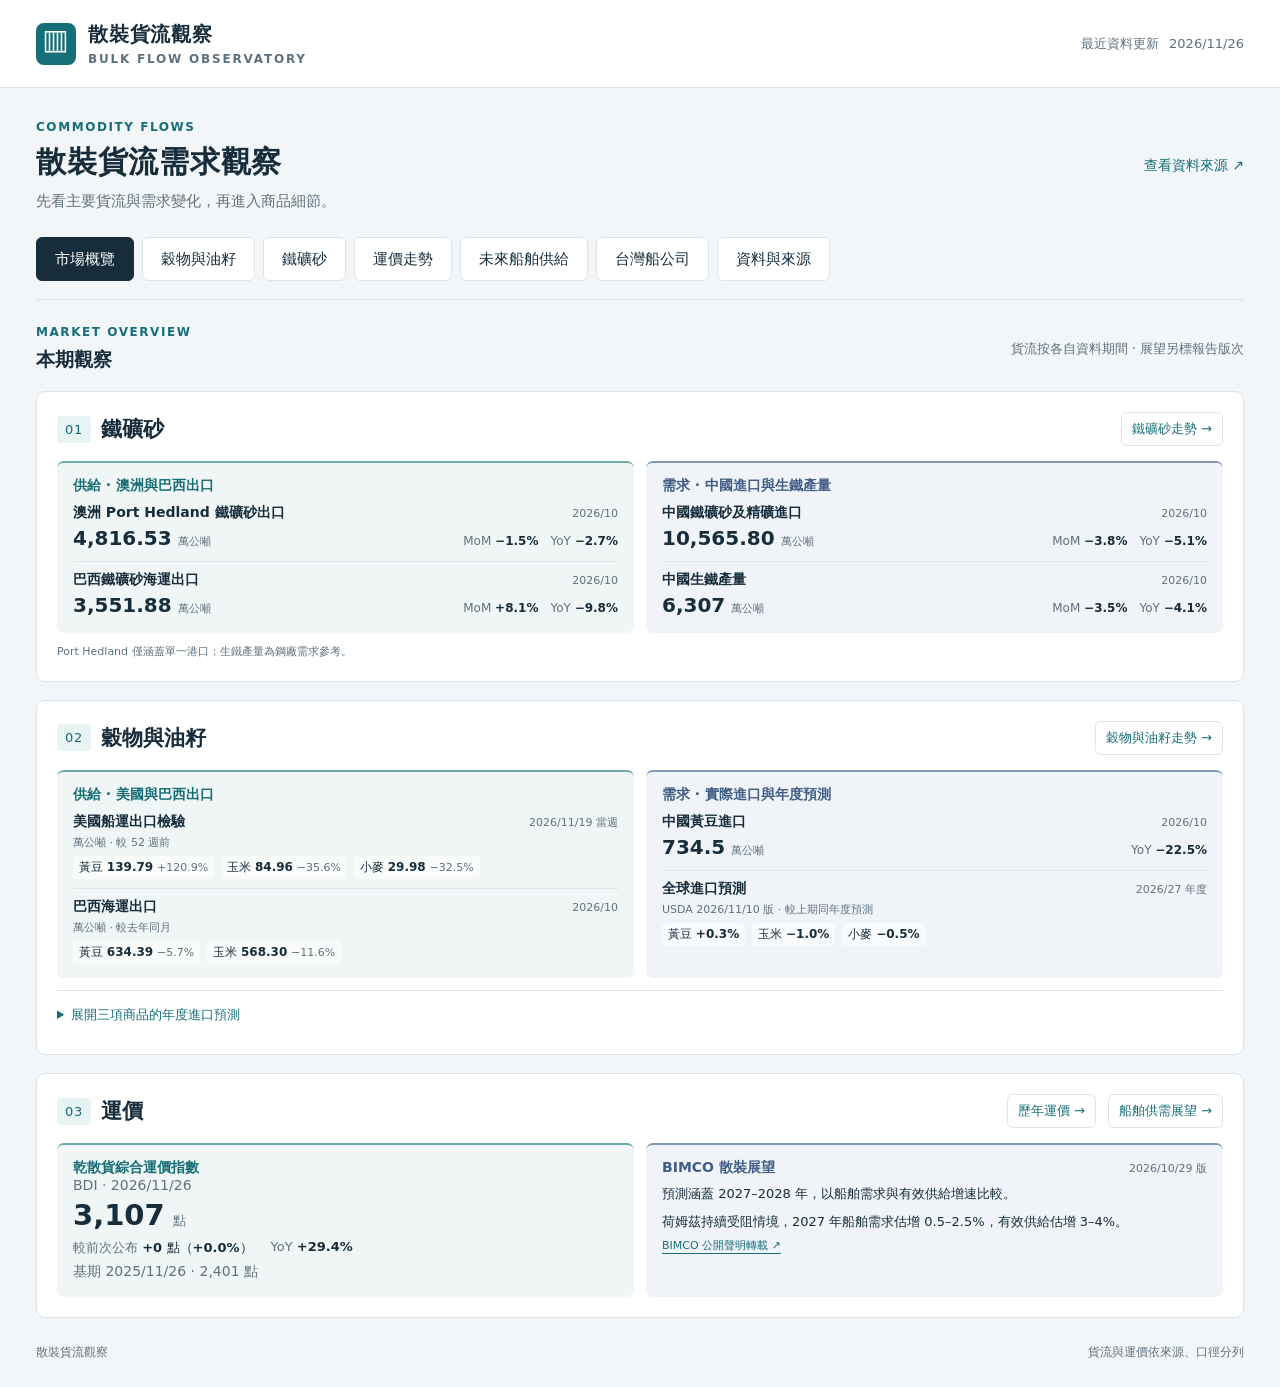
==== commit 225a2f40: "Remove outdated dashboard labels" ====
--- a/site/index.html
+++ b/site/index.html
@@ -2,7 +2,7 @@
 <html lang="zh-Hant"><head><meta charset="utf-8"><meta name="viewport" content="width=device-width,initial-scale=1"><title>散裝貨流需求觀察｜市場概覽</title><meta name="description" content="穀物、鐵礦砂出口與需求觀察。以官方資料快照追蹤美國、巴西、澳洲與中國的貨流。"><link rel="icon" type="image/svg+xml" href="data:image/svg+xml,%3Csvg xmlns='http://www.w3.org/2000/svg' viewBox='0 0 32 32'%3E%3Crect width='32' height='32' rx='7' fill='%23166e79'/%3E%3Cpath d='M7 23V17h4v6m3 0V12h4v11m3 0V7h4v16' stroke='white' stroke-width='2' fill='none'/%3E%3C/svg%3E"><link rel="stylesheet" href="style.css?v=0a2ea6457334"><script defer src="data.js?v=bbfd00ab8c5f"></script><script defer src="company-fleets-data.js?v=6b9ab9d1b7ac"></script><script defer src="app.js?v=1556dfb29b92"></script><script defer src="history-data.js?v=71bd6d6e1870"></script><script defer src="hedland-history-data.js?v=a3db46586c84"></script><script defer src="iron-history-data.js?v=b4c6f8746cfc"></script><script defer src="us-grain-history-data.js?v=a990f95a7204"></script><script defer src="us-grain-history.js?v=7090560dc37e"></script><script defer src="history.js?v=6eb60454d4d4"></script><script defer src="freight-indices.js?v=4d214dd70a3b"></script><script defer src="freight.js?v=fcf6a110d8db"></script><script defer src="supply-outlook-data.js?v=c18ba70df354"></script><script defer src="supply-outlook.js?v=e1dbbad50b4f"></script><link rel="stylesheet" href="grain-demand.css?v=e1b955530039"><script defer src="grain-demand-data.js?v=bc01fac3423a"></script><script defer src="grain-demand.js?v=3fdb7a96c9fc"></script><link rel="stylesheet" href="overview-market.css?v=4cd1afce3cc3"><script defer src="overview.js?v=e01cab6d0f02"></script><script defer src="update-status-data.js?v=dd99486f3394"></script><script defer src="live-details.js?v=aedd0032edc3"></script></head>
 <body><header class="top"><div class="top-inner"><a class="brand" href="#"><span class="mark" aria-hidden="true">▥</span><span>散裝貨流觀察<small>BULK FLOW OBSERVATORY</small></span></a><div class="snapshot">最近資料更新 <strong></strong></div></div></header>
 <main><div class="title-line"><div><p class="eyebrow">COMMODITY FLOWS</p><h1>散裝貨流需求觀察</h1><p class="intro">先看主要貨流與需求變化，再進入商品細節。</p></div><a class="source-jump" href="#sources">查看資料來源 ↗</a></div>
-<nav class="tabs" aria-label="網站導覽"><button type="button" data-view="overview" aria-pressed="true">市場概覽</button><button type="button" data-view="grain" aria-pressed="false">穀物與油籽</button><button type="button" data-view="iron" aria-pressed="false">鐵礦砂</button><button type="button" data-view="freight" aria-pressed="false">運價走勢</button><button type="button" data-view="supply" aria-pressed="false">未來船舶供給</button><button type="button" data-view="companies" aria-pressed="false">台灣船公司</button><button type="button" data-view="sources" aria-pressed="false">資料與來源</button><span>資料快照 · 非即時更新</span></nav><section id="overview" aria-label="市場概覽" hidden>
+<nav class="tabs" aria-label="網站導覽"><button type="button" data-view="overview" aria-pressed="true">市場概覽</button><button type="button" data-view="grain" aria-pressed="false">穀物與油籽</button><button type="button" data-view="iron" aria-pressed="false">鐵礦砂</button><button type="button" data-view="freight" aria-pressed="false">運價走勢</button><button type="button" data-view="supply" aria-pressed="false">未來船舶供給</button><button type="button" data-view="companies" aria-pressed="false">台灣船公司</button><button type="button" data-view="sources" aria-pressed="false">資料與來源</button></nav><section id="overview" aria-label="市場概覽" hidden>
 <div class="sectionline market-heading"><div><span class="eyebrow">MARKET OVERVIEW</span><h2>本期觀察</h2></div><span class="meta">貨流按各自資料期間 · 展望另標報告版次</span></div>
 <div class="market-board">
   <section class="panel market-card" aria-labelledby="market-iron-title">
@@ -47,7 +47,7 @@
 </div>
 <div class="notice"><strong>比較方式</strong><span>MoM = 較上月；YoY = 較去年同月。美國使用週度海運出口檢驗量，顯示 WoW、52 週 YoY；巴西使用月度海關海運出口量，顯示 MoM、YoY。兩者頻率與統計口徑不同，分圖呈現。巴西採相同商品與海運口徑；月增率未經季節調整，基期為零不計增減率。</span></div></section>
 <section id="iron" hidden aria-label="鐵礦砂供給與需求"><div class="sectionline"><div><span class="eyebrow">IRON ORE / SUPPLY &amp; DEMAND</span><h2>鐵礦砂 · 供給與需求</h2></div><span class="meta" id="iron-page-period"></span></div><div class="iron-balance"><section class="iron-side iron-supply-side" aria-labelledby="iron-supply-title"><div class="iron-side-heading"><span class="eyebrow">SUPPLY / EXPORT FLOWS</span><h2 id="iron-supply-title">供給 · 澳洲、巴西</h2><p>觀察主要裝船地的出口貨流</p></div><div class="iron-supply-cards" id="iron-supply-metrics"></div><section class="panel history-panel" id="hedland-history" aria-label="Port Hedland 近五年度鐵礦砂出口走勢"></section><section class="panel history-panel" id="iron-history" aria-label="鐵礦砂近五年月度走勢"></section><details class="iron-extra"><summary>其他供給參考 · Vale 礦商生產與銷售</summary><section class="panel" id="vale-metrics"></section></details></section><section class="iron-side iron-demand-side" aria-labelledby="iron-demand-title"><div class="iron-side-heading"><span class="eyebrow">DEMAND / IMPORT FLOWS</span><h2 id="iron-demand-title">需求 · 中國</h2><p>觀察進口採購與鋼廠生產</p></div><div id="iron-demand-metrics"></div><section class="panel" id="steel-metrics"></section><div class="panel iron-reading"><h3>如何理解進口需求</h3><p class="note">中國進口量反映境外採購與到港貨流，也可能用於補庫存。須搭配生鐵產量與港口庫存，才能判斷鋼廠實際需求。</p><p class="note">巴西「運往中國」仍屬巴西出口貨流，放在供給欄；出港與到港存在時間差，不能直接視為中國當月進口。</p></div></section></div><div class="notice"><strong>兩側資料不可直接相減</strong><span>Port Hedland 僅涵蓋單一港口，巴西為全國海運出口，中國為全國進口；期間與涵蓋範圍不同，不構成完整供需平衡。</span></div></section>
-<section id="freight" hidden aria-label="運價走勢"><div class="sectionline"><div><span class="eyebrow">FREIGHT / SEASONAL COMPARISON</span><h2 id="freight-title">BDI 歷年同期走勢</h2></div><span id="freight-period" class="meta"></span></div><div class="freight-choice"><label for="freight-index">選擇指數 <select id="freight-index"><option value="BDI">BDI · 乾散貨綜合指數</option><option value="BCI">BCI · 海岬型指數</option><option value="BPI">BPI · 巴拿馬型指數</option><option value="BSI">BSI · 超輕便型指數</option></select></label><span class="meta">一次顯示一個指數 · 比較各年度同期走勢</span></div><div class="metrics" id="freight-metrics"></div><section class="panel freight-panel"><div class="sectionline"><h3>把每一年放在同一條月份軸上</h3><span class="meta">點選年份可顯示／隱藏曲線</span></div><div class="freight-legend" id="freight-legend" aria-label="選擇比較年份"></div><div class="freight-scroll" tabindex="0" role="region" aria-label="所選運價指數歷年折線圖；窄螢幕可橫向捲動"><div id="freight-chart"></div></div><div class="freight-inspect"><label for="freight-day">對照日期 <strong id="freight-day-label"></strong></label><input id="freight-day" type="range" min="0" max="365" aria-label="選擇月份與日期"><div id="freight-values" class="freight-values" aria-live="polite"></div></div><p class="note">依月／日對齊，保留閏年 2/29。曲線連接實際公布值，未補造非公布日數據；已辨識的缺漏日期及超過 7 天的資料間隔斷線。最新年度繪至該指數最新已取得交易日。來源週末沿用值不當作新公布日。下方對照採選定日期當日或之前最近一筆（最多回溯 7 天），並列出實際日期。YoY = 本期指數 ÷ 去年基期 − 1，以各欄實際公布日對比去年同月同日；若去年當日未公布，往前取最近一筆，最多回溯 7 天。2/29 對比去年 2/28；缺基期顯示「—」。</p><details><summary>資料來源、核對與下載</summary><div id="freight-source"></div></details></section><div class="notice"><strong>指數與實際運費不同</strong><span>BDI 觀察乾散貨整體運價；BCI、BPI、BSI 分別觀察不同船型。各指數皆為點數，並非美元／日租金，指數高低也不代表不同船型的實際租金高低。</span></div></section><section id="supply" hidden aria-label="未來船舶供給與供需平衡">
+<section id="freight" hidden aria-label="運價走勢"><div class="sectionline"><div><span class="eyebrow">FREIGHT / SEASONAL COMPARISON</span><h2 id="freight-title">BDI 歷年同期走勢</h2></div><span id="freight-period" class="meta"></span></div><div class="freight-choice"><label for="freight-index">選擇指數 <select id="freight-index"><option value="BDI">BDI · 乾散貨綜合指數</option><option value="BCI">BCI · 海岬型指數</option><option value="BPI">BPI · 巴拿馬型指數</option><option value="BSI">BSI · 超輕便型指數</option></select></label></div><div class="metrics" id="freight-metrics"></div><section class="panel freight-panel"><div class="sectionline"><h3>把每一年放在同一條月份軸上</h3><span class="meta">點選年份可顯示／隱藏曲線</span></div><div class="freight-legend" id="freight-legend" aria-label="選擇比較年份"></div><div class="freight-scroll" tabindex="0" role="region" aria-label="所選運價指數歷年折線圖；窄螢幕可橫向捲動"><div id="freight-chart"></div></div><div class="freight-inspect"><label for="freight-day">對照日期 <strong id="freight-day-label"></strong></label><input id="freight-day" type="range" min="0" max="365" aria-label="選擇月份與日期"><div id="freight-values" class="freight-values" aria-live="polite"></div></div><p class="note">依月／日對齊，保留閏年 2/29。曲線連接實際公布值，未補造非公布日數據；已辨識的缺漏日期及超過 7 天的資料間隔斷線。最新年度繪至該指數最新已取得交易日。來源週末沿用值不當作新公布日。下方對照採選定日期當日或之前最近一筆（最多回溯 7 天），並列出實際日期。YoY = 本期指數 ÷ 去年基期 − 1，以各欄實際公布日對比去年同月同日；若去年當日未公布，往前取最近一筆，最多回溯 7 天。2/29 對比去年 2/28；缺基期顯示「—」。</p><details><summary>資料來源、核對與下載</summary><div id="freight-source"></div></details></section><div class="notice"><strong>指數與實際運費不同</strong><span>BDI 觀察乾散貨整體運價；BCI、BPI、BSI 分別觀察不同船型。各指數皆為點數，並非美元／日租金，指數高低也不代表不同船型的實際租金高低。</span></div></section><section id="supply" hidden aria-label="未來船舶供給與供需平衡">
 <div class="sectionline"><div><span class="eyebrow">DRY BULK / FORWARD SUPPLY &amp; DEMAND</span><h2>未來船舶供給與供需平衡</h2></div><span id="supply-period" class="meta"></span></div>
 <p class="intro">拆船減少運力，新船交付增加運力；再看需求能否吸收新增供給。</p>
 <div id="supply-takeaway" class="supply-takeaway"></div>
@@ -63,4 +63,4 @@
 <p class="note">需求納入貨量與航程影響；有效供給還受航速及船舶可用程度影響，與新船交付 DWT 不同。條段表示預測上下限，並非機率或信賴區間。判斷採 BIMCO 原文，不把兩項增長率之差當成運力過剩比例。</p>
 <div class="supply-links" id="supply-balance-links"></div></section>
 
-</section><section id="companies" hidden aria-label="台灣船公司"><div class="sectionline"><div><span class="eyebrow">TAIWAN / FLEET COMPARISON</span><h2>台灣七家散裝船公司</h2></div><span class="meta" id="fleet-period"></span></div><p class="company-intro">依官方資料列出各船型艘數；在建船另註。裕民採含在建船的官網合計口徑，與其他公司不可直接加總比較。資料基準日與文件發布日分別標示；官網查閱日期不代表船隊更新日期。</p><section class="panel company-panel"><div class="table-wrap matrix-wrap" tabindex="0" role="region" aria-label="乾散貨船型，可左右捲動"><table class="fleet-matrix" id="fleet-bulk"><caption>乾散貨船型 <span>單位：艘</span></caption><thead><tr><th scope="col">公司</th><th scope="col">VLOC<small>礦砂船</small></th><th scope="col">Capesize<small>含 Newcastlemax</small></th><th scope="col">Panamax／<br>Kamsarmax<small>合併列示</small></th><th scope="col">Supramax<small>超輕便型</small></th><th scope="col">Ultramax<small>極限靈便型</small></th><th scope="col">Handysize<small>含 Handy</small></th><th scope="col">Small Handy<small>小型輕便船</small></th><th scope="col">其他散裝<small>4.3 萬噸級</small></th><th scope="col">資料時間</th></tr></thead><tbody></tbody></table></div><p class="note">「—」表示來源未另列或未確認，不代表 0 艘。Panamax／Kamsarmax 因部分來源未拆分而合列；其他分類沿用來源。裕民含在建船，其餘已知另列的新造船不加進主表。</p></section><section class="panel company-panel matrix-other"><div class="table-wrap matrix-wrap" tabindex="0" role="region" aria-label="其他船型，可左右捲動"><table class="fleet-matrix" id="fleet-other"><caption>其他船型 <span>單位：艘</span></caption><thead><tr><th scope="col">公司</th><th scope="col">水泥船</th><th scope="col">油輪<small>含 VLCC</small></th><th scope="col">LNG 船</th><th scope="col">CSOV</th><th scope="col">CTV</th><th scope="col">多用途船</th><th scope="col">一般雜貨船</th><th scope="col">客船／<br>客貨輪</th><th scope="col">拖船</th><th scope="col">引水船</th><th scope="col">未細分<small>其他船型</small></th></tr></thead><tbody></tbody></table></div><p class="note">資料時間同上表；油輪合併列示，詳細船型、代管與在建數見下方說明。</p></section><details class="panel matrix-details"><summary>各公司口徑與來源</summary><ul id="fleet-notes"></ul><p><a href="company-fleets.json" download>下載船隊資料 JSON ↓</a></p></details><div class="notice"><strong>如何對照運價</strong><span>Capesize 可參考 BCI，Panamax／Kamsarmax 可參考 BPI，Supramax／Ultramax 可參考 BSI，Handysize 可參考 BHSI。這是船型對照，不代表個別租約報價；VLOC 應另看專屬航線與合約。BHSI 尚未接入本站圖表。</span></div><p class="note">未另列不等於沒有。各來源日期與自有、代管、合資、在建口徑不同，本頁不據此計算排名或市佔率。</p><div class="overview-actions"><button type="button" data-open="freight">查看運價走勢 →</button></div></section><section id="sources" class="panel sources" hidden><div class="sectionline"><div><span class="eyebrow">SOURCE REGISTER</span><h2>資料覆蓋與取得狀態</h2></div><span class="meta" id="daily-check-date"></span></div><div class="table-wrap"><table><thead><tr><th>資料／來源</th><th>頻率</th><th>本頁期間</th><th>目前狀態</th></tr></thead><tbody id="source-rows"></tbody></table></div><p class="note">每天檢查各來源，資料月份依發布頻率而異。取得或驗證失敗時保留上次核驗資料。<a href="update-status.json" download>下載每日查核紀錄 ↓</a></p></section><footer><span>散裝貨流觀察</span><span>資料快照 · 貨流與運價依來源、口徑分列</span></footer></main></body></html>
+</section><section id="companies" hidden aria-label="台灣船公司"><div class="sectionline"><div><span class="eyebrow">TAIWAN / FLEET COMPARISON</span><h2>台灣七家散裝船公司</h2></div><span class="meta" id="fleet-period"></span></div><p class="company-intro">依官方資料列出各船型艘數；在建船另註。裕民採含在建船的官網合計口徑，與其他公司不可直接加總比較。資料基準日與文件發布日分別標示；官網查閱日期不代表船隊更新日期。</p><section class="panel company-panel"><div class="table-wrap matrix-wrap" tabindex="0" role="region" aria-label="乾散貨船型，可左右捲動"><table class="fleet-matrix" id="fleet-bulk"><caption>乾散貨船型 <span>單位：艘</span></caption><thead><tr><th scope="col">公司</th><th scope="col">VLOC<small>礦砂船</small></th><th scope="col">Capesize<small>含 Newcastlemax</small></th><th scope="col">Panamax／<br>Kamsarmax<small>合併列示</small></th><th scope="col">Supramax<small>超輕便型</small></th><th scope="col">Ultramax<small>極限靈便型</small></th><th scope="col">Handysize<small>含 Handy</small></th><th scope="col">Small Handy<small>小型輕便船</small></th><th scope="col">其他散裝<small>4.3 萬噸級</small></th><th scope="col">資料時間</th></tr></thead><tbody></tbody></table></div><p class="note">「—」表示來源未另列或未確認，不代表 0 艘。Panamax／Kamsarmax 因部分來源未拆分而合列；其他分類沿用來源。裕民含在建船，其餘已知另列的新造船不加進主表。</p></section><section class="panel company-panel matrix-other"><div class="table-wrap matrix-wrap" tabindex="0" role="region" aria-label="其他船型，可左右捲動"><table class="fleet-matrix" id="fleet-other"><caption>其他船型 <span>單位：艘</span></caption><thead><tr><th scope="col">公司</th><th scope="col">水泥船</th><th scope="col">油輪<small>含 VLCC</small></th><th scope="col">LNG 船</th><th scope="col">CSOV</th><th scope="col">CTV</th><th scope="col">多用途船</th><th scope="col">一般雜貨船</th><th scope="col">客船／<br>客貨輪</th><th scope="col">拖船</th><th scope="col">引水船</th><th scope="col">未細分<small>其他船型</small></th></tr></thead><tbody></tbody></table></div><p class="note">資料時間同上表；油輪合併列示，詳細船型、代管與在建數見下方說明。</p></section><details class="panel matrix-details"><summary>各公司口徑與來源</summary><ul id="fleet-notes"></ul><p><a href="company-fleets.json" download>下載船隊資料 JSON ↓</a></p></details><div class="notice"><strong>如何對照運價</strong><span>Capesize 可參考 BCI，Panamax／Kamsarmax 可參考 BPI，Supramax／Ultramax 可參考 BSI，Handysize 可參考 BHSI。這是船型對照，不代表個別租約報價；VLOC 應另看專屬航線與合約。BHSI 尚未接入本站圖表。</span></div><p class="note">未另列不等於沒有。各來源日期與自有、代管、合資、在建口徑不同，本頁不據此計算排名或市佔率。</p><div class="overview-actions"><button type="button" data-open="freight">查看運價走勢 →</button></div></section><section id="sources" class="panel sources" hidden><div class="sectionline"><div><span class="eyebrow">SOURCE REGISTER</span><h2>資料覆蓋與取得狀態</h2></div><span class="meta" id="daily-check-date"></span></div><div class="table-wrap"><table><thead><tr><th>資料／來源</th><th>頻率</th><th>本頁期間</th><th>目前狀態</th></tr></thead><tbody id="source-rows"></tbody></table></div><p class="note">每天檢查各來源，資料月份依發布頻率而異。取得或驗證失敗時保留上次核驗資料。<a href="update-status.json" download>下載每日查核紀錄 ↓</a></p></section><footer><span>散裝貨流觀察</span><span>貨流與運價依來源、口徑分列</span></footer></main></body></html>
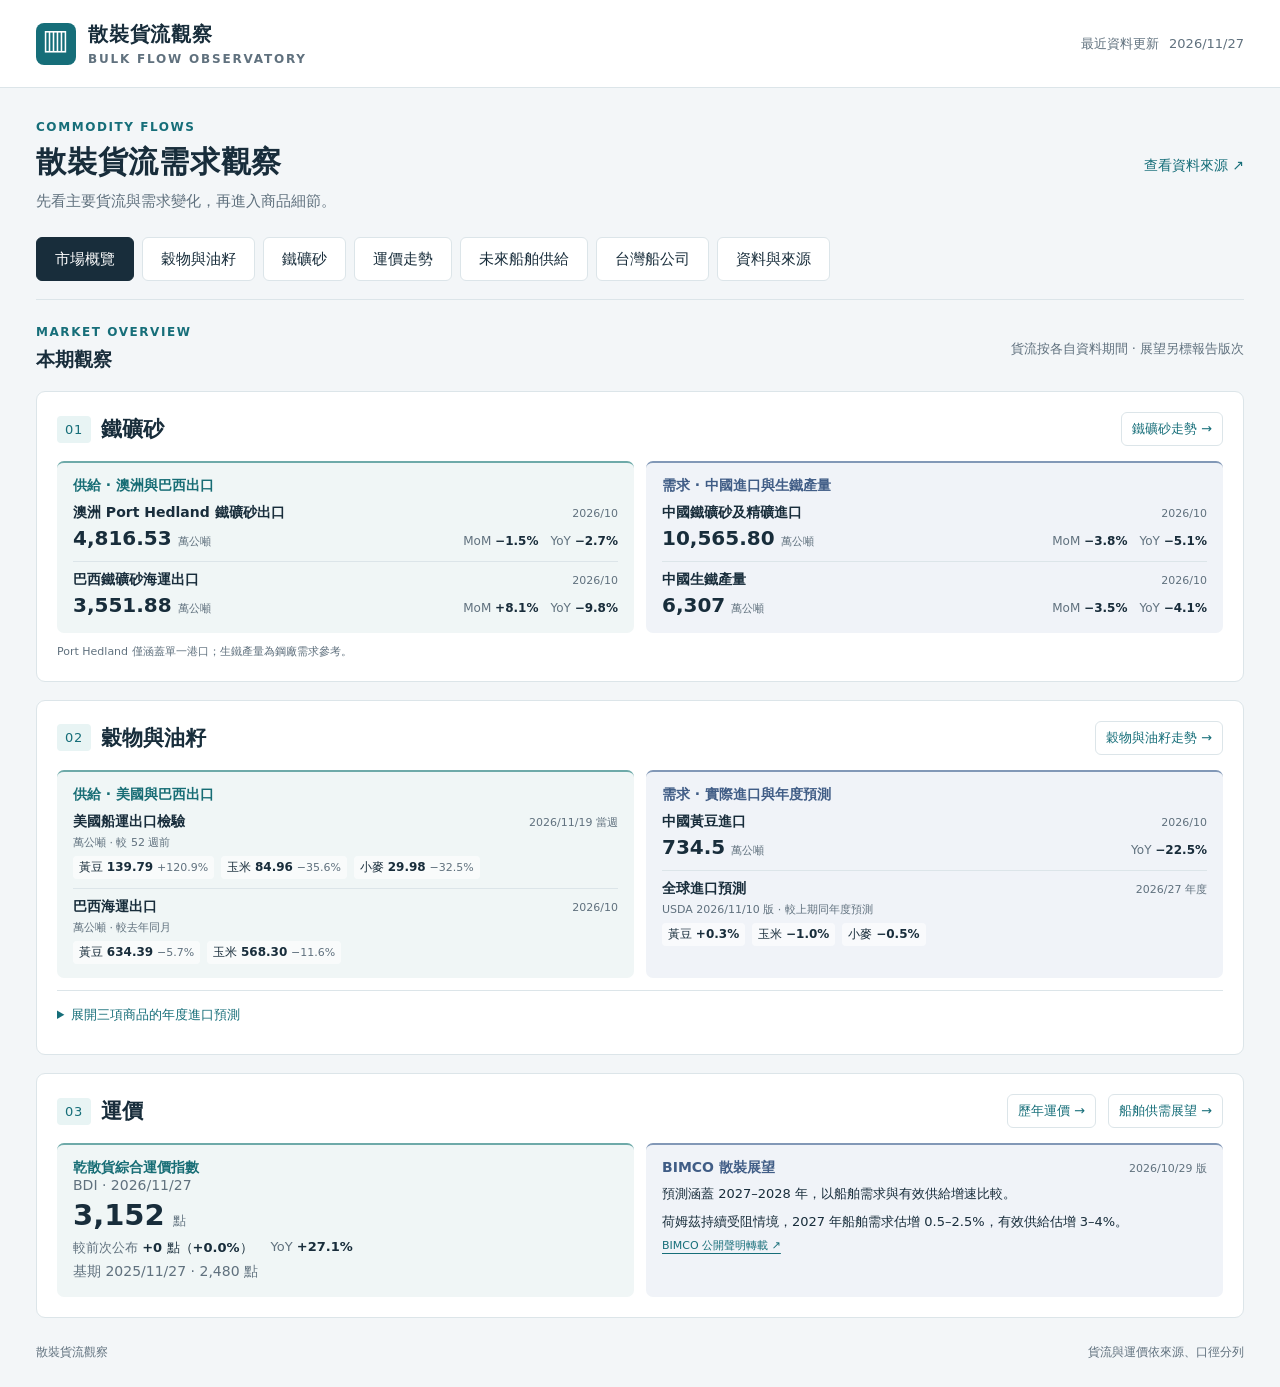
==== commit b53d4ab3: "Refresh bulk shipping data" ====
--- a/site/index.html
+++ b/site/index.html
@@ -1,5 +1,5 @@
 <!doctype html>
-<html lang="zh-Hant"><head><meta charset="utf-8"><meta name="viewport" content="width=device-width,initial-scale=1"><title>散裝貨流需求觀察｜市場概覽</title><meta name="description" content="穀物、鐵礦砂出口與需求觀察。以官方資料快照追蹤美國、巴西、澳洲與中國的貨流。"><link rel="icon" type="image/svg+xml" href="data:image/svg+xml,%3Csvg xmlns='http://www.w3.org/2000/svg' viewBox='0 0 32 32'%3E%3Crect width='32' height='32' rx='7' fill='%23166e79'/%3E%3Cpath d='M7 23V17h4v6m3 0V12h4v11m3 0V7h4v16' stroke='white' stroke-width='2' fill='none'/%3E%3C/svg%3E"><link rel="stylesheet" href="style.css?v=0a2ea6457334"><script defer src="data.js?v=bbfd00ab8c5f"></script><script defer src="company-fleets-data.js?v=6b9ab9d1b7ac"></script><script defer src="app.js?v=1556dfb29b92"></script><script defer src="history-data.js?v=71bd6d6e1870"></script><script defer src="hedland-history-data.js?v=a3db46586c84"></script><script defer src="iron-history-data.js?v=b4c6f8746cfc"></script><script defer src="us-grain-history-data.js?v=a990f95a7204"></script><script defer src="us-grain-history.js?v=7090560dc37e"></script><script defer src="history.js?v=6eb60454d4d4"></script><script defer src="freight-indices.js?v=4d214dd70a3b"></script><script defer src="freight.js?v=fcf6a110d8db"></script><script defer src="supply-outlook-data.js?v=c18ba70df354"></script><script defer src="supply-outlook.js?v=e1dbbad50b4f"></script><link rel="stylesheet" href="grain-demand.css?v=e1b955530039"><script defer src="grain-demand-data.js?v=bc01fac3423a"></script><script defer src="grain-demand.js?v=3fdb7a96c9fc"></script><link rel="stylesheet" href="overview-market.css?v=4cd1afce3cc3"><script defer src="overview.js?v=e01cab6d0f02"></script><script defer src="update-status-data.js?v=dd99486f3394"></script><script defer src="live-details.js?v=aedd0032edc3"></script></head>
+<html lang="zh-Hant"><head><meta charset="utf-8"><meta name="viewport" content="width=device-width,initial-scale=1"><title>散裝貨流需求觀察｜市場概覽</title><meta name="description" content="穀物、鐵礦砂出口與需求觀察。以官方資料快照追蹤美國、巴西、澳洲與中國的貨流。"><link rel="icon" type="image/svg+xml" href="data:image/svg+xml,%3Csvg xmlns='http://www.w3.org/2000/svg' viewBox='0 0 32 32'%3E%3Crect width='32' height='32' rx='7' fill='%23166e79'/%3E%3Cpath d='M7 23V17h4v6m3 0V12h4v11m3 0V7h4v16' stroke='white' stroke-width='2' fill='none'/%3E%3C/svg%3E"><link rel="stylesheet" href="style.css?v=0a2ea6457334"><script defer src="data.js?v=a48fe8ac1fad"></script><script defer src="company-fleets-data.js?v=6b9ab9d1b7ac"></script><script defer src="app.js?v=1556dfb29b92"></script><script defer src="history-data.js?v=71bd6d6e1870"></script><script defer src="hedland-history-data.js?v=a3db46586c84"></script><script defer src="iron-history-data.js?v=b4c6f8746cfc"></script><script defer src="us-grain-history-data.js?v=a990f95a7204"></script><script defer src="us-grain-history.js?v=7090560dc37e"></script><script defer src="history.js?v=6eb60454d4d4"></script><script defer src="freight-indices.js?v=7043ca8e745c"></script><script defer src="freight.js?v=fcf6a110d8db"></script><script defer src="supply-outlook-data.js?v=c18ba70df354"></script><script defer src="supply-outlook.js?v=e1dbbad50b4f"></script><link rel="stylesheet" href="grain-demand.css?v=e1b955530039"><script defer src="grain-demand-data.js?v=bc01fac3423a"></script><script defer src="grain-demand.js?v=3fdb7a96c9fc"></script><link rel="stylesheet" href="overview-market.css?v=4cd1afce3cc3"><script defer src="overview.js?v=e01cab6d0f02"></script><script defer src="update-status-data.js?v=12f60f34b8a6"></script><link rel="stylesheet" href="company-performance.css?v=1bec64bb5040"><script defer src="company-performance-data.js?v=3517a67907ab"></script><script defer src="company-performance.js?v=081e13369bb8"></script><link rel="stylesheet" href="equity-research.css?v=3455cd5e328a"><script defer src="equity-research-data.js?v=33bc1baa4c97"></script><script defer src="equity-market-data.js?v=cee65c53a789"></script><script defer src="equity-research.js?v=6b1365817d05"></script><script defer src="live-details.js?v=f03a14b3ba97"></script></head>
 <body><header class="top"><div class="top-inner"><a class="brand" href="#"><span class="mark" aria-hidden="true">▥</span><span>散裝貨流觀察<small>BULK FLOW OBSERVATORY</small></span></a><div class="snapshot">最近資料更新 <strong></strong></div></div></header>
 <main><div class="title-line"><div><p class="eyebrow">COMMODITY FLOWS</p><h1>散裝貨流需求觀察</h1><p class="intro">先看主要貨流與需求變化，再進入商品細節。</p></div><a class="source-jump" href="#sources">查看資料來源 ↗</a></div>
 <nav class="tabs" aria-label="網站導覽"><button type="button" data-view="overview" aria-pressed="true">市場概覽</button><button type="button" data-view="grain" aria-pressed="false">穀物與油籽</button><button type="button" data-view="iron" aria-pressed="false">鐵礦砂</button><button type="button" data-view="freight" aria-pressed="false">運價走勢</button><button type="button" data-view="supply" aria-pressed="false">未來船舶供給</button><button type="button" data-view="companies" aria-pressed="false">台灣船公司</button><button type="button" data-view="sources" aria-pressed="false">資料與來源</button></nav><section id="overview" aria-label="市場概覽" hidden>
@@ -63,4 +63,245 @@
 <p class="note">需求納入貨量與航程影響；有效供給還受航速及船舶可用程度影響，與新船交付 DWT 不同。條段表示預測上下限，並非機率或信賴區間。判斷採 BIMCO 原文，不把兩項增長率之差當成運力過剩比例。</p>
 <div class="supply-links" id="supply-balance-links"></div></section>
 
-</section><section id="companies" hidden aria-label="台灣船公司"><div class="sectionline"><div><span class="eyebrow">TAIWAN / FLEET COMPARISON</span><h2>台灣七家散裝船公司</h2></div><span class="meta" id="fleet-period"></span></div><p class="company-intro">依官方資料列出各船型艘數；在建船另註。裕民採含在建船的官網合計口徑，與其他公司不可直接加總比較。資料基準日與文件發布日分別標示；官網查閱日期不代表船隊更新日期。</p><section class="panel company-panel"><div class="table-wrap matrix-wrap" tabindex="0" role="region" aria-label="乾散貨船型，可左右捲動"><table class="fleet-matrix" id="fleet-bulk"><caption>乾散貨船型 <span>單位：艘</span></caption><thead><tr><th scope="col">公司</th><th scope="col">VLOC<small>礦砂船</small></th><th scope="col">Capesize<small>含 Newcastlemax</small></th><th scope="col">Panamax／<br>Kamsarmax<small>合併列示</small></th><th scope="col">Supramax<small>超輕便型</small></th><th scope="col">Ultramax<small>極限靈便型</small></th><th scope="col">Handysize<small>含 Handy</small></th><th scope="col">Small Handy<small>小型輕便船</small></th><th scope="col">其他散裝<small>4.3 萬噸級</small></th><th scope="col">資料時間</th></tr></thead><tbody></tbody></table></div><p class="note">「—」表示來源未另列或未確認，不代表 0 艘。Panamax／Kamsarmax 因部分來源未拆分而合列；其他分類沿用來源。裕民含在建船，其餘已知另列的新造船不加進主表。</p></section><section class="panel company-panel matrix-other"><div class="table-wrap matrix-wrap" tabindex="0" role="region" aria-label="其他船型，可左右捲動"><table class="fleet-matrix" id="fleet-other"><caption>其他船型 <span>單位：艘</span></caption><thead><tr><th scope="col">公司</th><th scope="col">水泥船</th><th scope="col">油輪<small>含 VLCC</small></th><th scope="col">LNG 船</th><th scope="col">CSOV</th><th scope="col">CTV</th><th scope="col">多用途船</th><th scope="col">一般雜貨船</th><th scope="col">客船／<br>客貨輪</th><th scope="col">拖船</th><th scope="col">引水船</th><th scope="col">未細分<small>其他船型</small></th></tr></thead><tbody></tbody></table></div><p class="note">資料時間同上表；油輪合併列示，詳細船型、代管與在建數見下方說明。</p></section><details class="panel matrix-details"><summary>各公司口徑與來源</summary><ul id="fleet-notes"></ul><p><a href="company-fleets.json" download>下載船隊資料 JSON ↓</a></p></details><div class="notice"><strong>如何對照運價</strong><span>Capesize 可參考 BCI，Panamax／Kamsarmax 可參考 BPI，Supramax／Ultramax 可參考 BSI，Handysize 可參考 BHSI。這是船型對照，不代表個別租約報價；VLOC 應另看專屬航線與合約。BHSI 尚未接入本站圖表。</span></div><p class="note">未另列不等於沒有。各來源日期與自有、代管、合資、在建口徑不同，本頁不據此計算排名或市佔率。</p><div class="overview-actions"><button type="button" data-open="freight">查看運價走勢 →</button></div></section><section id="sources" class="panel sources" hidden><div class="sectionline"><div><span class="eyebrow">SOURCE REGISTER</span><h2>資料覆蓋與取得狀態</h2></div><span class="meta" id="daily-check-date"></span></div><div class="table-wrap"><table><thead><tr><th>資料／來源</th><th>頻率</th><th>本頁期間</th><th>目前狀態</th></tr></thead><tbody id="source-rows"></tbody></table></div><p class="note">每天檢查各來源，資料月份依發布頻率而異。取得或驗證失敗時保留上次核驗資料。<a href="update-status.json" download>下載每日查核紀錄 ↓</a></p></section><footer><span>散裝貨流觀察</span><span>貨流與運價依來源、口徑分列</span></footer></main></body></html>
+</section><section id="companies" hidden aria-label="台灣船公司">
+<section id="equity-research" aria-labelledby="eq-page-title" class="eq-root">
+  <header class="eq-heading">
+    <div>
+      <h2 id="eq-page-title">台灣散裝航商 · 財報與股價</h2>
+      <p id="eq-data-window"></p>
+    </div>
+    <a class="eq-jump" href="#eq-sources">查看資料口徑</a>
+  </header>
+
+  <section class="panel eq-panel eq-comparison" aria-labelledby="eq-comparison-title">
+    <div class="eq-section-head">
+      <h3 id="eq-comparison-title">七家公司比較</h3>
+      <p id="eq-comparison-price-date" class="eq-comparison-date"></p>
+    </div>
+    <div class="eq-table-scroll" role="region" aria-label="七家公司比較，可橫向捲動" tabindex="0">
+      <table id="eq-compare-table" class="eq-table">
+        <thead><tr>
+          <th scope="col" aria-sort="ascending"><button type="button" data-eq-sort="code" aria-label="依公司代碼排序">公司／代碼</button></th>
+          <th scope="col"><button type="button" data-eq-sort="period">財報期別</button></th>
+          <th scope="col"><button type="button" data-eq-sort="grossMargin">毛利率</button></th>
+          <th scope="col"><button type="button" data-eq-sort="margin">營益率</button></th>
+          <th scope="col"><button type="button" data-eq-sort="netMargin">稅後淨利率</button></th>
+          <th scope="col"><button type="button" data-eq-sort="eps">單季 EPS</button></th>
+          <th scope="col"><button type="button" data-eq-sort="ttm">近四季 EPS</button></th>
+          <th scope="col"><button type="button" data-eq-sort="pe">本益比</button></th>
+          <th scope="col"><button type="button" data-eq-sort="pb">股價淨值比</button></th>
+          <th scope="col"><button type="button" data-eq-sort="yield">殖利率</button></th>
+        </tr></thead>
+        <tbody id="eq-compare-rows"></tbody>
+      </table>
+    </div>
+    <p class="eq-note">點表頭切換排序，點公司查看明細。</p>
+  </section>
+
+  <section class="panel eq-panel eq-detail" id="eq-detail" aria-labelledby="eq-company-title">
+    <header class="eq-detail-head">
+      <div>
+        <div class="eq-company-code" id="eq-company-code"></div>
+        <h3 id="eq-company-title"></h3>
+      </div>
+      <label class="eq-control">公司 <select id="eq-company" aria-label="查看公司"></select></label>
+    </header>
+
+    <div class="eq-tabs" role="tablist" aria-label="公司研究分類">
+      <button type="button" id="eq-tab-earnings" role="tab" aria-controls="eq-panel-earnings" data-eq-tab="earnings" aria-selected="true">獲利表現</button>
+      <button type="button" id="eq-tab-cash" role="tab" aria-controls="eq-panel-cash" data-eq-tab="cash" aria-selected="false" tabindex="-1">財務體質</button>
+      <button type="button" id="eq-tab-stock" role="tab" aria-controls="eq-panel-stock" data-eq-tab="stock" aria-selected="false" tabindex="-1">股價與估值</button>
+    </div>
+
+    <div class="eq-period-row" id="eq-financial-period">
+      <label class="eq-control">財報季度 <select id="eq-quarter" aria-label="選擇財報季度"></select></label>
+      <span id="eq-published"></span>
+      <a id="eq-filing" target="_blank" rel="noopener noreferrer">合併損益表</a>
+      <a id="eq-publication-source" target="_blank" rel="noopener noreferrer">公告來源</a>
+    </div>
+
+    <div id="eq-panel-earnings" role="tabpanel" aria-labelledby="eq-tab-earnings">
+      <div id="eq-earnings-metrics" class="eq-metrics eq-earnings-metrics"></div>
+      <div class="eq-plot-grid">
+        <figure class="eq-figure">
+          <figcaption class="eq-chart-heading">
+            <strong>單月營收</strong>
+            <label class="eq-control">月份 <select id="eq-month" aria-label="選擇營收月份"></select></label>
+          </figcaption>
+          <div class="eq-legend">
+            <span><i class="eq-swatch eq-revenue-swatch"></i>營收（左軸，億元）</span>
+            <span><i class="eq-swatch eq-mom-swatch"></i>月增</span>
+            <span><i class="eq-swatch eq-yoy-swatch"></i>年增</span>
+            <span>增幅採右軸（%）</span>
+          </div>
+          <div class="eq-plot" id="eq-revenue-plot"></div>
+          <div class="eq-source-links"><a id="eq-monthly-source" target="_blank" rel="noopener noreferrer">月營收原始資料</a></div>
+        </figure>
+        <figure class="eq-figure">
+          <figcaption class="eq-chart-heading">
+            <strong>單季利潤率</strong>
+            <label class="eq-control">指標 <select id="eq-margin-type" aria-label="選擇利潤率">
+              <option value="grossProfit">毛利率</option>
+              <option value="operatingIncome" selected>營益率</option>
+              <option value="consolidatedNetIncome">稅後淨利率</option>
+            </select></label>
+          </figcaption>
+          <div class="eq-chart-readout" id="eq-margin-readout"></div>
+          <div class="eq-plot" id="eq-margin-plot"></div>
+        </figure>
+      </div>
+      <details class="eq-detail-table">
+        <summary>查看歷季獲利數據</summary>
+        <div id="eq-earnings-table" class="eq-table-scroll"></div>
+      </details>
+    </div>
+
+    <div id="eq-panel-cash" role="tabpanel" aria-labelledby="eq-tab-cash" hidden>
+      <div id="eq-health-metrics" class="eq-health-groups"></div>
+      <figure class="eq-figure">
+        <figcaption class="eq-chart-heading">
+          <strong>財務比率走勢</strong>
+          <label class="eq-control">指標 <select id="eq-health-type" aria-label="選擇財務比率"></select></label>
+        </figcaption>
+        <div class="eq-chart-readout" id="eq-health-readout"></div>
+        <div class="eq-plot" id="eq-health-plot"></div>
+      </figure>
+      <div class="eq-source-links">
+        <a id="eq-health-balance-source" target="_blank" rel="noopener noreferrer">資產負債表</a>
+        <a id="eq-health-cash-source" target="_blank" rel="noopener noreferrer">現金流量表</a>
+        <a href="https://mopsfin.twse.com.tw/terms" target="_blank" rel="noopener noreferrer">官方財務比率公式</a>
+      </div>
+      <details id="eq-health-cash-details" class="eq-detail-table">
+        <summary>現金流量明細與資本支出覆蓋</summary>
+        <div id="eq-health-cash-metrics" class="eq-metrics eq-health-cash-metrics"></div>
+        <p class="eq-note">比率以近四季營業現金流除以同期資本支出。大筆購船款可能使單一期間的覆蓋倍數下降。</p>
+      </details>
+    </div>
+
+    <div id="eq-panel-stock" role="tabpanel" aria-labelledby="eq-tab-stock" hidden>
+      <div class="eq-intervals eq-stock-views" id="eq-stock-views" role="group" aria-label="股價與估值圖表">
+        <button type="button" data-eq-stock-view="price" aria-pressed="true">股價與成交量</button>
+        <button type="button" data-eq-stock-view="pe" aria-pressed="false">本益比河流圖</button>
+        <button type="button" data-eq-stock-view="pb" aria-pressed="false">股價淨值比河流圖</button>
+        <button type="button" data-eq-stock-view="chips" aria-pressed="false">籌碼分析</button>
+      </div>
+      <div class="eq-period-row eq-stock-head">
+        <p id="eq-valuation-date"></p>
+        <div class="eq-intervals" id="eq-intervals" role="group" aria-label="股價圖區間">
+          <button type="button" data-eq-range="3" aria-pressed="false">近 3 月</button>
+          <button type="button" data-eq-range="6" aria-pressed="false">近 6 月</button>
+          <button type="button" data-eq-range="12" aria-pressed="true">近 1 年</button>
+        </div>
+      </div>
+      <div id="eq-stock-metrics" class="eq-metrics"></div>
+      <div id="eq-stock-price-view">
+      <figure class="eq-figure eq-price-figure">
+        <figcaption>每日收盤價 <span>新台幣元</span></figcaption>
+        <div class="eq-plot" id="eq-price-plot"></div>
+      </figure>
+      <figure class="eq-figure eq-volume-figure">
+        <figcaption>每日成交量 <span>張</span></figcaption>
+        <div class="eq-plot" id="eq-volume-plot"></div>
+      </figure>
+      </div>
+      <figure class="eq-figure" id="eq-stock-river-view" hidden>
+        <figcaption><strong id="eq-river-title"></strong><span>新台幣元</span></figcaption>
+        <div class="eq-legend" id="eq-river-legend"></div>
+        <div class="eq-plot" id="eq-river-plot"></div>
+        <p class="eq-note">估值帶採公司近一年官方倍數的第 10、25、50、75、90 百分位。每日以同日收盤價與官方倍數反推每股基礎。公開倍數有四捨五入，估值線為約值。</p>
+      </figure>
+      <div class="eq-stock-inspect" id="eq-quote-inspect">
+        <label for="eq-trading-date">查看交易日</label>
+        <input type="range" id="eq-trading-date" min="0" step="1" value="0">
+        <span id="eq-stock-readout" class="eq-stock-readout"></span>
+      </div>
+      <p class="eq-note" id="eq-stock-basis">股價採官方未還原權息收盤價。</p>
+      <div class="eq-source-links" id="eq-stock-links"><a id="eq-quote-link" target="_blank" rel="noopener noreferrer">行情原始資料</a><a id="eq-valuation-link" target="_blank" rel="noopener noreferrer">估值原始資料</a></div>
+      <div id="eq-stock-chips-view" hidden>
+        <div class="eq-table-scroll" id="eq-chip-summary" role="region" aria-label="法人買賣超累計，可橫向捲動" tabindex="0"></div>
+        <figure class="eq-figure">
+          <figcaption>三大法人每日買賣超 <span>近 60 個交易日 · 張</span></figcaption>
+          <div class="eq-legend" id="eq-chip-legend"></div>
+          <div class="eq-plot" id="eq-chip-plot"></div>
+        </figure>
+        <figure class="eq-figure eq-margin-figure">
+          <figcaption>融資融券餘額 <span>近 60 個交易日 · 張</span></figcaption>
+          <div class="eq-legend"><span><i class="eq-swatch eq-long-swatch"></i>融資（左軸）</span><span><i class="eq-swatch eq-short-swatch"></i>融券（右軸）</span></div>
+          <div class="eq-plot" id="eq-credit-plot"></div>
+        </figure>
+        <div class="eq-stock-inspect">
+          <label for="eq-chip-date">查看交易日</label>
+          <input type="range" id="eq-chip-date" min="0" step="1" value="0">
+          <span class="eq-stock-readout" id="eq-chip-readout"></span>
+        </div>
+        <div class="eq-source-links"><a id="eq-chip-link" target="_blank" rel="noopener noreferrer">法人買賣超原始資料</a><a id="eq-credit-link" target="_blank" rel="noopener noreferrer">融資融券原始資料</a></div>
+      </div>
+    </div>
+  </section>
+
+  <details class="eq-source" id="eq-sources">
+    <summary>資料來源與計算口徑</summary>
+    <ul>
+      <li>財務指標採合併報表，金額換算為新台幣億元。毛利率、營益率及稅後淨利率分別以營業毛利、營業利益及合併稅後淨利除以同季營收。近四季 EPS 僅在有連續四個可比季別時計算。</li>
+      <li>單月營收及比較基期採公開資訊觀測站公告。利潤率增減以百分點表示。累計 EPS 採財報列報的年初至當季基本每股盈餘。EPS 基期為負時，標示轉盈或虧損變化，基期為零時以「—」表示。</li>
+      <li>流動比率採當季期末餘額。其餘財務體質指標使用近四季營收、成本、損益或現金流。總資產週轉率及存貨週轉率分別以近四季營收及營業成本除以平均總資產及平均存貨，平均值採當季與去年同期的期末餘額。</li>
+      <li>利息保障倍數採（稅前淨利＋利息費用）除以利息費用，利息費用取自現金流量表營業活動的調整項目。財報未單獨列報存貨、近四季稅後淨利不為正或缺比較基期時，相應指標以「—」標示。</li>
+      <li>單季現金流按同年度相鄰累計差額整理。資本支出含設備、不動產、無形資產與預付設備款現金流出。</li>
+      <li>股價、成交量及估值採上市或上櫃的官方盤後資料。缺值以「—」保留，並標示各自的資料日期。</li>
+    </ul>
+    <div class="eq-source-links">
+      <a href="https://mops.twse.com.tw/" target="_blank" rel="noopener noreferrer">公開資訊觀測站</a>
+      <a href="https://www.twse.com.tw/zh/trading/historical/stock-day.html" target="_blank" rel="noopener noreferrer">證交所日成交資料</a>
+      <a href="https://www.tpex.org.tw/zh-tw/mainboard/trading/info/stock-pricing.html" target="_blank" rel="noopener noreferrer">櫃買中心行情</a>
+    </div>
+  </details>
+</section>
+
+<details class="eq-fleet-background"><summary class="eq-fleet-summary">船隊與運價背景</summary>
+
+<section class="panel company-performance" id="company-performance" aria-labelledby="company-performance-title">
+  <div class="company-performance-head">
+    <div>
+      <h2 id="company-performance-title">公司營運與運價對照</h2>
+      <p>選一家公司，再用同一個月份比較營收和運價。</p>
+    </div>
+    <label class="cp-company-field" for="cp-company">
+      公司
+      <select id="cp-company" aria-label="選擇公司"></select>
+    </label>
+  </div>
+  <div class="cp-layout">
+    <aside class="cp-fleet">
+      <h3>船型與市場指數</h3>
+      <p id="cp-fleet-summary" class="cp-fleet-summary"></p>
+      <div id="cp-markets" class="cp-markets" role="group" aria-label="選擇對應運價指數"></div>
+      <p id="cp-fleet-basis" class="cp-basis"></p>
+      <a id="cp-fleet-source" target="_blank" rel="noopener noreferrer">船隊資料來源</a>
+    </aside>
+    <div class="cp-series">
+      <div class="cp-metrics">
+        <div><span>選定月份</span><strong id="cp-month"></strong></div>
+        <div class="cp-revenue-stat"><span>公司月營收</span><strong id="cp-revenue"></strong><small id="cp-revenue-yoy"></small></div>
+        <div class="cp-freight-stat"><span id="cp-freight-label">運價月均</span><strong id="cp-current-freight"></strong><small id="cp-freight-yoy"></small></div>
+      </div>
+      <div class="cp-chart" aria-labelledby="cp-revenue-title">
+        <div class="cp-chart-heading"><h3 id="cp-revenue-title">公司月營收</h3><span>較去年同月</span></div>
+        <div id="cp-revenue-chart" class="cp-chart-plot"></div>
+      </div>
+      <div class="cp-chart" aria-labelledby="cp-freight-title">
+        <div class="cp-chart-heading"><h3 id="cp-freight-title">市場運價</h3><span>較去年同月</span></div>
+        <div id="cp-freight-chart" class="cp-chart-plot"></div>
+      </div>
+      <div class="cp-inspect">
+        <label for="cp-timeline">查看月份</label>
+        <input id="cp-timeline" type="range" min="0" step="1">
+        <span id="cp-date-range"></span>
+      </div>
+      <div class="cp-foot">
+        <p id="cp-method">營收採公司公告。運價用當月有資料的交易日取平均，再與去年同月比較。</p>
+        <div class="cp-links"><a id="cp-revenue-source" target="_blank" rel="noopener noreferrer">當月營收原始資料</a><a id="cp-freight-source" target="_blank" rel="noopener noreferrer">運價資料來源</a></div>
+      </div>
+    </div>
+  </div>
+</section>
+<div class="sectionline"><div><span class="eyebrow">TAIWAN / FLEET COMPARISON</span><h2>台灣七家散裝船公司</h2></div><span class="meta" id="fleet-period"></span></div><p class="company-intro">依官方資料列出各船型艘數；在建船另註。裕民採含在建船的官網合計口徑，與其他公司不可直接加總比較。資料基準日與文件發布日分別標示；官網查閱日期不代表船隊更新日期。</p><section class="panel company-panel"><div class="table-wrap matrix-wrap" tabindex="0" role="region" aria-label="乾散貨船型，可左右捲動"><table class="fleet-matrix" id="fleet-bulk"><caption>乾散貨船型 <span>單位：艘</span></caption><thead><tr><th scope="col">公司</th><th scope="col">VLOC<small>礦砂船</small></th><th scope="col">Capesize<small>含 Newcastlemax</small></th><th scope="col">Panamax／<br>Kamsarmax<small>合併列示</small></th><th scope="col">Supramax<small>超輕便型</small></th><th scope="col">Ultramax<small>極限靈便型</small></th><th scope="col">Handysize<small>含 Handy</small></th><th scope="col">Small Handy<small>小型輕便船</small></th><th scope="col">其他散裝<small>4.3 萬噸級</small></th><th scope="col">資料時間</th></tr></thead><tbody></tbody></table></div><p class="note">「—」表示來源未另列或未確認，不代表 0 艘。Panamax／Kamsarmax 因部分來源未拆分而合列；其他分類沿用來源。裕民含在建船，其餘已知另列的新造船不加進主表。</p></section><section class="panel company-panel matrix-other"><div class="table-wrap matrix-wrap" tabindex="0" role="region" aria-label="其他船型，可左右捲動"><table class="fleet-matrix" id="fleet-other"><caption>其他船型 <span>單位：艘</span></caption><thead><tr><th scope="col">公司</th><th scope="col">水泥船</th><th scope="col">油輪<small>含 VLCC</small></th><th scope="col">LNG 船</th><th scope="col">CSOV</th><th scope="col">CTV</th><th scope="col">多用途船</th><th scope="col">一般雜貨船</th><th scope="col">客船／<br>客貨輪</th><th scope="col">拖船</th><th scope="col">引水船</th><th scope="col">未細分<small>其他船型</small></th></tr></thead><tbody></tbody></table></div><p class="note">資料時間同上表；油輪合併列示，詳細船型、代管與在建數見下方說明。</p></section><details class="panel matrix-details"><summary>各公司口徑與來源</summary><ul id="fleet-notes"></ul><p><a href="company-fleets.json" download>下載船隊資料 JSON ↓</a></p></details><div class="notice"><strong>如何對照運價</strong><span>Capesize 可參考 BCI，Panamax／Kamsarmax 可參考 BPI，Supramax／Ultramax 可參考 BSI，Handysize 可參考 BHSI。這是船型對照，不代表個別租約報價；VLOC 應另看專屬航線與合約。BHSI 尚未接入本站圖表。</span></div><p class="note">未另列不等於沒有。各來源日期與自有、代管、合資、在建口徑不同，本頁不據此計算排名或市佔率。</p><div class="overview-actions"><button type="button" data-open="freight">查看運價走勢 →</button></div></details></section><section id="sources" class="panel sources" hidden><div class="sectionline"><div><span class="eyebrow">SOURCE REGISTER</span><h2>資料覆蓋與取得狀態</h2></div><span class="meta" id="daily-check-date"></span></div><div class="table-wrap"><table><thead><tr><th>資料／來源</th><th>頻率</th><th>本頁期間</th><th>目前狀態</th></tr></thead><tbody id="source-rows"></tbody></table></div><p class="note">貨流和航商交易資料依排程查核。月營收與財報列出本版已核對期間。來源暫時無法核驗時，會保留最近有效資料。<a href="update-status.json" download>下載貨流等來源查核紀錄 ↓</a></p></section><footer><span>散裝貨流觀察</span><span>貨流與運價依來源、口徑分列</span></footer></main></body></html>
--- a/site/company-performance.css
+++ b/site/company-performance.css
@@ -0,0 +1,180 @@
+.company-performance {
+  --cp-revenue: #166e79;
+  --cp-freight: #996016;
+  --cp-paper: #f6f8f9;
+  min-width: 0;
+  margin: 0 0 34px;
+  padding: clamp(16px, 2.6vw, 30px);
+  border-top: 3px solid var(--accent);
+}
+
+.company-performance-head {
+  display: flex;
+  justify-content: space-between;
+  align-items: start;
+  gap: 18px;
+  padding-bottom: 21px;
+}
+
+.company-performance-head h2 { margin: 0 0 7px; }
+.company-performance-head p { margin: 0; color: var(--muted); font-size: .95rem; }
+.cp-company-field {
+  display: flex;
+  align-items: center;
+  gap: 10px;
+  white-space: nowrap;
+  color: var(--muted);
+  font-size: .9rem;
+}
+.cp-company-field select {
+  min-height: 43px;
+  min-width: 160px;
+  padding: 8px 32px 8px 10px;
+  border: 1px solid var(--line);
+  border-radius: 6px;
+  background: var(--panel);
+  color: var(--text);
+}
+
+.cp-layout {
+  display: grid;
+  grid-template-columns: minmax(210px, 238px) minmax(0, 1fr);
+  gap: 24px;
+  align-items: start;
+}
+
+.cp-fleet {
+  padding: 16px;
+  background: var(--cp-paper);
+  border: 1px solid var(--line);
+  border-radius: 7px;
+}
+
+.cp-fleet h3, .cp-chart-heading h3 {
+  margin: 0;
+  font-size: 1rem;
+  font-weight: 650;
+}
+
+.cp-fleet-summary, .cp-basis, .cp-foot p {
+  color: var(--muted);
+  font-size: .9rem;
+  line-height: 1.55;
+}
+.cp-fleet-summary { margin: 8px 0 13px; }
+.cp-markets { display: grid; gap: 7px; }
+
+.cp-market {
+  display: grid;
+  grid-template-columns: minmax(0, 1fr) auto;
+  gap: 4px 8px;
+  text-align: left;
+  background: var(--panel);
+  border: 1px solid var(--line);
+  border-radius: 6px;
+  padding: 9px 10px;
+  width: 100%;
+}
+.cp-market strong { font-size: .93rem; }
+.cp-market small, .cp-market-share { color: var(--muted); font-size: .83rem; }
+.cp-market small { grid-column: 1 / -1; }
+.cp-market[aria-pressed="true"] {
+  border-color: var(--accent);
+  background: var(--soft);
+}
+.cp-market[aria-pressed="true"] strong { color: var(--accent); }
+.cp-basis { margin: 13px 0 8px; }
+.cp-fleet a, .cp-links a { font-size: .86rem; }
+
+.cp-metrics {
+  display: grid;
+  grid-template-columns: .85fr 1fr 1fr;
+  gap: 10px;
+  margin-bottom: 15px;
+}
+.cp-metrics > div {
+  display: flex;
+  flex-direction: column;
+  min-height: 91px;
+  align-items: start;
+  justify-content: center;
+  padding: 9px 12px;
+  border: 1px solid var(--line);
+  border-radius: 6px;
+  background: var(--cp-paper);
+}
+.cp-metrics span, .cp-metrics small, .cp-chart-heading > span {
+  color: var(--muted);
+  font-size: .86rem;
+  line-height: 1.4;
+}
+.cp-metrics strong {
+  margin: 3px 0;
+  font-size: clamp(1.02rem, 1.8vw, 1.4rem);
+  font-variant-numeric: tabular-nums;
+  line-height: 1.15;
+}
+.cp-revenue-stat strong, #cp-revenue-title { color: var(--cp-revenue); }
+.cp-freight-stat strong, #cp-freight-title { color: var(--cp-freight); }
+
+.cp-chart {
+  min-width: 0;
+  border-bottom: 1px solid var(--line);
+  padding: 4px 0 5px;
+}
+.cp-chart + .cp-chart { margin-top: 8px; }
+.cp-chart-heading {
+  display: flex;
+  align-items: baseline;
+  justify-content: space-between;
+  gap: 8px;
+  padding: 0 1px 2px;
+}
+.cp-chart-plot { min-height: 150px; }
+.cp-chart-plot svg { width: 100%; display: block; }
+.cp-gridline { stroke: #dbe4e8; }
+.cp-gridline.zero { stroke: #9baeb7; stroke-dasharray: 3 4; }
+.cp-axis { font-size: 12px; fill: var(--muted); }
+.cp-cursor { stroke: #80959d; stroke-dasharray: 3 4; }
+.cp-empty {
+  display: grid;
+  place-content: center;
+  text-align: center;
+  min-height: 150px;
+  padding: 12px;
+  border-radius: 5px;
+  background: var(--cp-paper);
+  color: var(--muted);
+  font-size: .9rem;
+  line-height: 1.55;
+}
+.cp-inspect {
+  display: grid;
+  grid-template-columns: auto minmax(80px, 1fr) auto;
+  align-items: center;
+  gap: 12px;
+  margin: 12px 0;
+  color: var(--muted);
+  font-size: .86rem;
+}
+.cp-inspect input { width: 100%; accent-color: var(--accent); }
+.cp-foot p { margin: 0 0 5px; }
+.cp-links { display: flex; gap: 5px 18px; flex-wrap: wrap; }
+
+@media (max-width: 760px) {
+  .cp-layout { grid-template-columns: 1fr; gap: 16px; }
+  .cp-markets { grid-template-columns: repeat(auto-fit, minmax(112px, 1fr)); }
+  .cp-market { grid-template-columns: minmax(0, 1fr); }
+  .cp-fleet { padding: 13px; }
+}
+
+@media (max-width: 490px) {
+  .company-performance-head { flex-direction: column; gap: 13px; }
+  .cp-company-field { width: 100%; }
+  .cp-company-field select { width: 100%; }
+  .cp-metrics { gap: 5px; }
+  .cp-metrics > div { padding: 7px 5px; }
+  .cp-metrics span, .cp-metrics small { font-size: .78rem; }
+  .cp-inspect { grid-template-columns: auto 1fr; row-gap: 4px; }
+  #cp-date-range { grid-column: 2; }
+}
--- a/site/equity-research.css
+++ b/site/equity-research.css
@@ -0,0 +1,332 @@
+.eq-root {
+  --eq-accent: #166e79;
+  --eq-alt: #946326;
+  --eq-paper: #f4f7f8;
+  --eq-increase: #235d51;
+  --eq-decrease: #9b4a3a;
+  --eq-revenue: #91bfca;
+  --eq-mom: #a35c2c;
+  --eq-yoy: #176477;
+  --eq-foreign: #18616f;
+  --eq-trust: #a06a31;
+  --eq-dealer: #657c9a;
+  --eq-long: #176477;
+  --eq-short: #9b4a3a;
+  min-width: 0;
+  margin-bottom: 28px;
+}
+.eq-root [hidden] { display: none !important; }
+
+.eq-heading, .eq-detail-head, .eq-section-head {
+  display: flex;
+  justify-content: space-between;
+  align-items: flex-end;
+  gap: 12px;
+}
+.eq-heading { margin-bottom: 16px; }
+.eq-heading h2 { font-size: clamp(1.28rem, 2.4vw, 1.72rem); margin: 0; }
+.eq-heading p { margin: 6px 0 0; color: var(--muted); font-size: .9rem; }
+.eq-jump { font-size: .89rem; white-space: nowrap; }
+
+.eq-panel { margin: 0 0 18px; min-width: 0; padding: clamp(15px, 2.6vw, 25px); }
+.eq-comparison { border-top: 3px solid var(--eq-accent); }
+.eq-section-head { margin-bottom: 12px; }
+.eq-section-head h3, .eq-detail-head h3 { margin: 0; }
+.eq-comparison-date {
+  margin: 0 0 0 auto;
+  color: var(--muted);
+  text-align: right;
+  font-size: .875rem;
+  font-variant-numeric: tabular-nums;
+}
+.eq-table-scroll { overflow: auto; max-width: 100%; }
+.eq-table {
+  width: 100%;
+  border-spacing: 0;
+  white-space: nowrap;
+  font-size: .9rem;
+  font-variant-numeric: tabular-nums;
+}
+#eq-compare-table { min-width: 900px; }
+#eq-compare-table td { min-width: 0; }
+.eq-table :is(th, td) {
+  padding: 10px 9px;
+  border-bottom: 1px solid var(--line);
+  text-align: right;
+}
+.eq-table :is(th, td):first-child { text-align: left; }
+.eq-table thead th { background: var(--eq-paper); color: var(--muted); font-weight: 600; }
+.eq-table tbody tr.eq-selected { background: #eaf5f5; }
+.eq-table tbody th { font-weight: 500; }
+.eq-table th > button {
+  border: 0;
+  padding: 1px 0;
+  background: transparent;
+  font-size: inherit;
+  font-weight: inherit;
+  color: inherit;
+}
+.eq-table thead button:hover { color: var(--eq-accent); text-decoration: underline; }
+#eq-compare-table thead th { padding: 0; }
+#eq-compare-table thead button {
+  width: 100%;
+  padding: 10px 9px;
+  text-align: inherit;
+}
+#eq-compare-table thead button::after {
+  content: '';
+  display: inline-block;
+  width: 6px;
+  height: 6px;
+  margin-left: 6px;
+  border-right: 1px solid;
+  border-bottom: 1px solid;
+  opacity: .42;
+  transform: translateY(-2px) rotate(45deg);
+}
+#eq-compare-table thead th[aria-sort] button { color: var(--eq-accent); }
+#eq-compare-table thead th[aria-sort] button::after { opacity: 1; }
+#eq-compare-table thead th[aria-sort="ascending"] button::after {
+  transform: translateY(1px) rotate(225deg);
+}
+.eq-table button.eq-company-link { color: var(--eq-accent); font-weight: 680; }
+.eq-company-link small { margin-left: 7px; color: var(--muted); font-weight: 500; }
+.eq-note {
+  margin: 11px 0 0;
+  color: var(--muted);
+  font-size: .87rem;
+  line-height: 1.6;
+}
+
+.eq-detail { scroll-margin-top: 15px; }
+.eq-detail-head { margin-bottom: 15px; }
+.eq-detail-head h3 { font-size: clamp(1.35rem, 2.3vw, 1.72rem); }
+.eq-company-code { color: var(--muted); font-size: .89rem; margin-bottom: 4px; }
+.eq-control {
+  display: flex;
+  align-items: center;
+  gap: 8px;
+  color: var(--muted);
+  font-size: .88rem;
+  white-space: nowrap;
+}
+.eq-control select {
+  min-width: 121px;
+  min-height: 39px;
+  border: 1px solid var(--line);
+  border-radius: 6px;
+  padding: 6px 8px;
+  background: var(--panel);
+  color: var(--text);
+}
+
+.eq-tabs {
+  display: flex;
+  gap: 6px;
+  padding-bottom: 7px;
+  border-bottom: 1px solid var(--line);
+}
+.eq-tabs button, .eq-intervals button {
+  min-height: 39px;
+  border: 1px solid var(--line);
+  border-radius: 5px;
+  padding: 6px 13px;
+  background: var(--panel);
+  font-size: .88rem;
+  white-space: nowrap;
+}
+.eq-tabs button[aria-selected="true"], .eq-intervals button[aria-pressed="true"] {
+  border-color: var(--eq-accent);
+  background: var(--eq-accent);
+  color: white;
+  font-weight: 620;
+}
+
+.eq-period-row {
+  margin: 13px 0;
+  display: flex;
+  gap: 10px 16px;
+  align-items: center;
+  flex-wrap: wrap;
+  color: var(--muted);
+  font-size: .86rem;
+}
+.eq-period-row p { margin: 0; }
+.eq-stock-head { justify-content: space-between; }
+.eq-intervals { display: flex; gap: 5px; }
+.eq-stock-views { flex-wrap: wrap; margin: 12px 0 0; }
+
+.eq-metrics {
+  display: grid;
+  grid-template-columns: repeat(4, minmax(0, 1fr));
+  gap: 9px;
+  margin: 0 0 12px;
+}
+.eq-earnings-metrics { grid-template-columns: repeat(6, minmax(0, 1fr)); }
+.eq-health-groups {
+  display: grid;
+  grid-template-columns: repeat(3, minmax(0, 1fr));
+  gap: 14px;
+  margin-bottom: 14px;
+}
+.eq-health-group h4 {
+  margin: 0 0 6px;
+  font-size: .95rem;
+}
+.eq-health-pair {
+  display: grid;
+  grid-template-columns: repeat(2, minmax(0, 1fr));
+  gap: 7px;
+}
+.eq-health-cash-metrics {
+  grid-template-columns: repeat(3, minmax(0, 1fr));
+  margin: 9px 0 0;
+}
+.eq-metric {
+  padding: 11px 12px;
+  min-height: 76px;
+  background: var(--eq-paper);
+  border: 1px solid var(--line);
+  border-radius: 6px;
+}
+.eq-metric span, .eq-metric small { display: block; color: var(--muted); font-size: .84rem; }
+.eq-metric strong {
+  display: block;
+  color: var(--eq-accent);
+  line-height: 1.3;
+  margin: 5px 0 0;
+  font-size: clamp(1.1rem, 2.1vw, 1.43rem);
+  font-variant-numeric: tabular-nums;
+}
+.eq-metric strong .eq-unit { display: inline; margin-left: 4px; font-weight: 500; }
+.eq-metric strong.eq-negative, .eq-negative { color: var(--eq-decrease); }
+.eq-changes {
+  display: grid;
+  gap: 3px;
+  margin: 9px 0 0;
+  padding-top: 6px;
+  border-top: 1px solid var(--line);
+  font-size: .81rem;
+  font-variant-numeric: tabular-nums;
+}
+.eq-changes > div { display: flex; justify-content: space-between; gap: 3px 8px; flex-wrap: wrap; }
+.eq-changes dt { color: var(--muted); }
+.eq-changes dd { margin: 0; font-weight: 600; }
+
+.eq-plot-grid { display: grid; grid-template-columns: 1fr 1fr; gap: 13px; }
+.eq-figure {
+  min-width: 0;
+  margin: 0;
+  padding: 13px 12px 6px;
+  border: 1px solid var(--line);
+  border-radius: 7px;
+  background: var(--panel);
+}
+.eq-figure figcaption {
+  display: flex;
+  gap: 5px;
+  justify-content: space-between;
+  font-size: .95rem;
+  font-weight: 630;
+  margin-bottom: 4px;
+}
+.eq-figure figcaption span { font-weight: 450; font-size: .84rem; color: var(--muted); }
+.eq-figure .eq-chart-heading { align-items: center; flex-wrap: wrap; min-height: 38px; }
+.eq-chart-heading select { min-width: 100px; }
+.eq-chart-readout {
+  min-height: 1.25rem;
+  color: var(--muted);
+  font-size: .84rem;
+  font-variant-numeric: tabular-nums;
+}
+.eq-legend { display: flex; gap: 5px 10px; flex-wrap: wrap; color: var(--muted); font-size: .82rem; }
+.eq-legend .eq-swatch {
+  width: 8px; height: 8px; border-radius: 2px; background: var(--eq-accent);
+  display: inline-block; margin-right: 4px;
+}
+.eq-legend .eq-swatch.eq-secondary { background: var(--eq-alt); }
+.eq-legend .eq-swatch.eq-revenue-swatch { background: var(--eq-revenue); }
+.eq-legend .eq-swatch.eq-mom-swatch {
+  width: 13px; height: 0; border-radius: 0; border-top: 2px dashed var(--eq-mom); vertical-align: middle;
+}
+.eq-legend .eq-swatch.eq-yoy-swatch {
+  width: 13px; height: 2px; background: var(--eq-yoy); vertical-align: middle;
+}
+#eq-revenue-plot, #eq-margin-plot { margin-top: 7px; }
+#eq-health-plot { margin-top: 7px; }
+.eq-plot svg { display: block; width: 100%; }
+.eq-axis { font-size: 12px; fill: var(--muted); }
+.eq-gridline { stroke: #dce5e9; }
+.eq-zero { stroke: #95aab3; stroke-dasharray: 3 3; }
+.eq-cursor { fill: none; stroke: #8098a1; stroke-dasharray: 3 4; }
+.eq-highlight { fill: #eaf5f5; }
+.eq-empty {
+  min-height: 138px;
+  display: grid;
+  place-content: center;
+  margin: 5px 0;
+  padding: 12px;
+  border-radius: 5px;
+  background: var(--eq-paper);
+  color: var(--muted);
+  text-align: center;
+  font-size: .9rem;
+}
+.eq-detail-table { margin-top: 12px; font-size: .9rem; }
+.eq-detail-table summary, .eq-source summary, .eq-fleet-summary { color: var(--eq-accent); cursor: pointer; }
+.eq-detail-table .eq-table-scroll { margin-top: 7px; }
+
+.eq-volume-figure { margin-top: 8px; }
+.eq-margin-figure { margin-top: 9px; }
+.eq-chip-table { min-width: 440px; margin-bottom: 14px; }
+.eq-chip-table :is(th,td) { min-width: 0; }
+.eq-chip-table caption { text-align: left; color: var(--muted); font-size: .875rem; padding-bottom: 7px; }
+.eq-chip-table tbody tr:last-child { font-weight: 680; }
+.eq-legend .eq-price-swatch { background: #173a52; }
+.eq-legend .eq-long-swatch { background: var(--eq-long); }
+.eq-legend .eq-short-swatch { background: var(--eq-short); }
+#eq-river-legend, #eq-chip-legend { margin: 6px 0; }
+.eq-stock-inspect {
+  display: grid;
+  grid-template-columns: auto minmax(75px, 1fr) auto;
+  gap: 6px 12px;
+  align-items: center;
+  margin-top: 9px;
+  color: var(--muted);
+  font-variant-numeric: tabular-nums;
+  font-size: .87rem;
+}
+.eq-stock-inspect input { width: 100%; accent-color: var(--eq-accent); }
+.eq-source-links { display: flex; flex-wrap: wrap; gap: 7px 17px; font-size: .86rem; margin-top: 5px; }
+.eq-source {
+  padding: 10px 0;
+  border-bottom: 1px solid var(--line);
+  font-size: .90rem;
+  color: var(--muted);
+}
+.eq-source ul { margin: 9px 0; padding-left: 21px; }
+.eq-source li + li { margin-top: 4px; }
+.eq-source:target { scroll-margin: 14px; }
+.eq-fleet-summary { margin: 0 0 14px; padding: 7px 2px; font-weight: 650; }
+.eq-fleet-background[open] { margin-bottom: 30px; }
+
+@media (max-width: 820px) {
+  .eq-plot-grid { grid-template-columns: 1fr; }
+  .eq-heading { align-items: flex-start; }
+  .eq-metrics { grid-template-columns: repeat(2, minmax(0,1fr)); }
+}
+@media (min-width: 561px) and (max-width: 1120px) {
+  .eq-earnings-metrics { grid-template-columns: repeat(3, minmax(0,1fr)); }
+}
+@media (max-width: 1000px) {
+  .eq-health-groups { grid-template-columns: 1fr; }
+}
+@media (max-width: 560px) {
+  .eq-heading, .eq-section-head, .eq-detail-head { align-items: flex-start; flex-wrap: wrap; }
+  .eq-control select { min-width: 115px; }
+  .eq-tabs button, .eq-intervals button { padding-left: 7px; padding-right: 7px; }
+  .eq-tabs { gap: 4px; }
+  .eq-stock-inspect { grid-template-columns: auto 1fr; }
+  .eq-stock-readout { grid-column: 1 / -1; }
+  .eq-metric { min-height: 68px; padding: 8px; }
+}
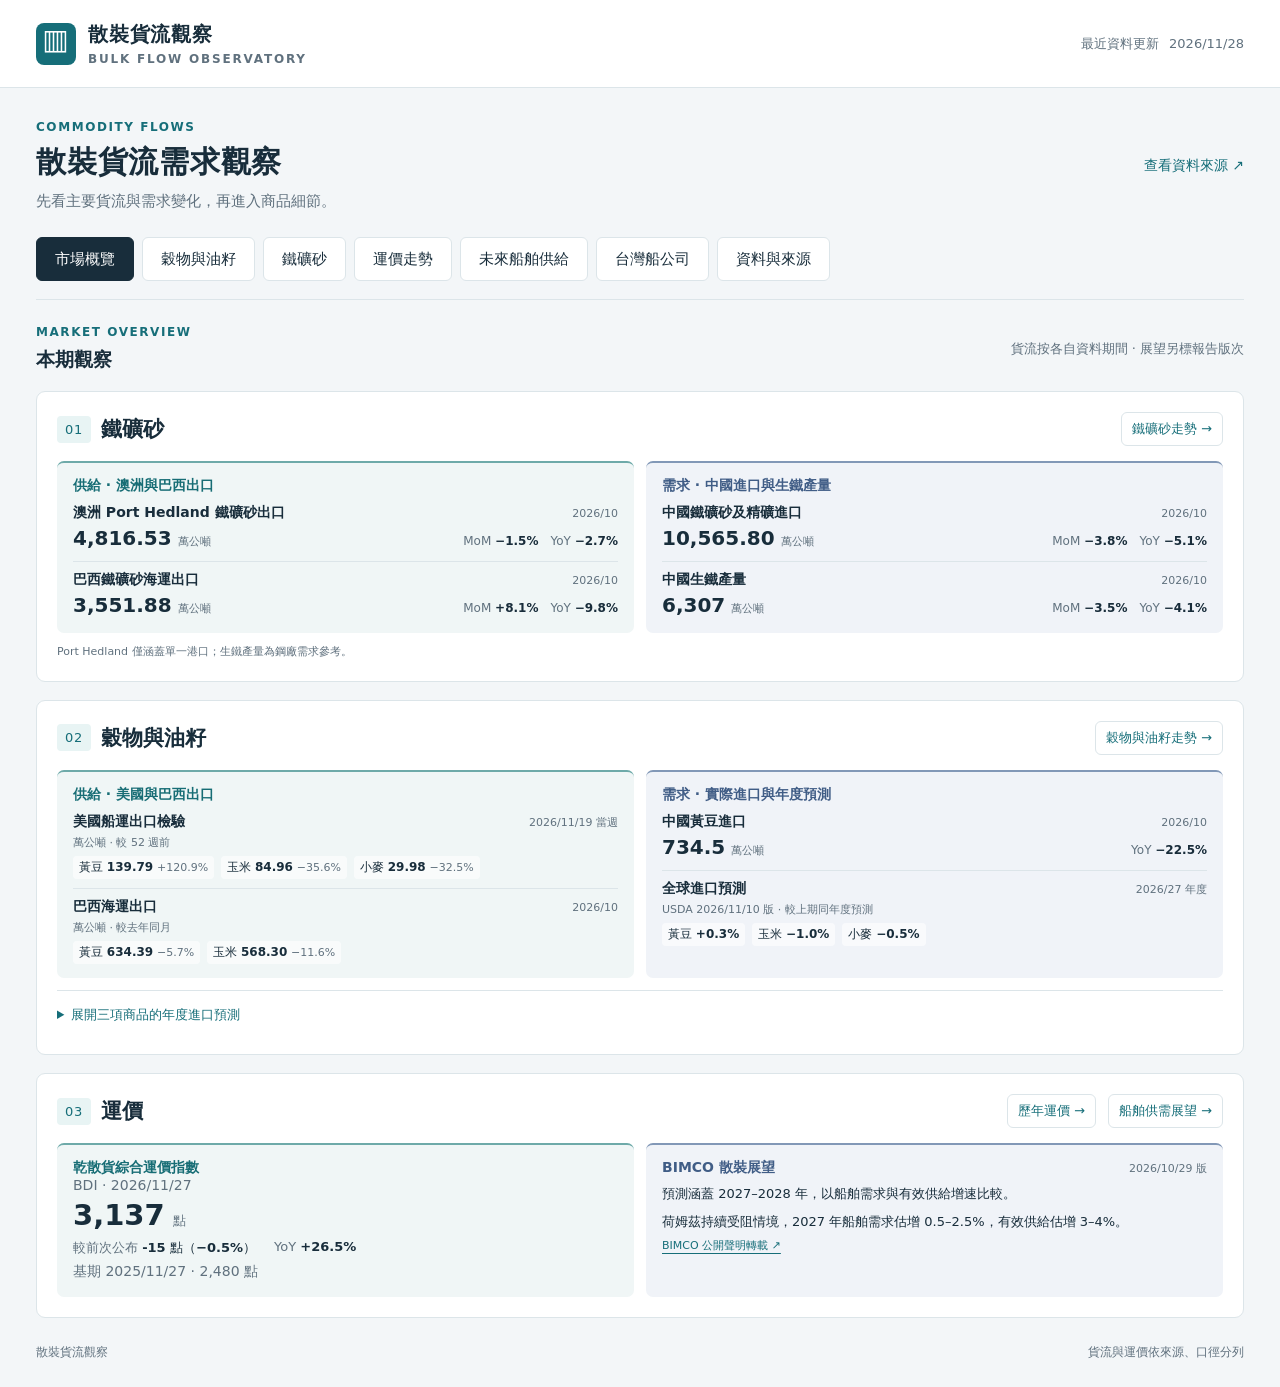
==== commit 86c18416: "Refresh bulk shipping data" ====
--- a/site/index.html
+++ b/site/index.html
@@ -1,5 +1,5 @@
 <!doctype html>
-<html lang="zh-Hant"><head><meta charset="utf-8"><meta name="viewport" content="width=device-width,initial-scale=1"><title>散裝貨流需求觀察｜市場概覽</title><meta name="description" content="穀物、鐵礦砂出口與需求觀察。以官方資料快照追蹤美國、巴西、澳洲與中國的貨流。"><link rel="icon" type="image/svg+xml" href="data:image/svg+xml,%3Csvg xmlns='http://www.w3.org/2000/svg' viewBox='0 0 32 32'%3E%3Crect width='32' height='32' rx='7' fill='%23166e79'/%3E%3Cpath d='M7 23V17h4v6m3 0V12h4v11m3 0V7h4v16' stroke='white' stroke-width='2' fill='none'/%3E%3C/svg%3E"><link rel="stylesheet" href="style.css?v=0a2ea6457334"><script defer src="data.js?v=a48fe8ac1fad"></script><script defer src="company-fleets-data.js?v=6b9ab9d1b7ac"></script><script defer src="app.js?v=1556dfb29b92"></script><script defer src="history-data.js?v=71bd6d6e1870"></script><script defer src="hedland-history-data.js?v=a3db46586c84"></script><script defer src="iron-history-data.js?v=b4c6f8746cfc"></script><script defer src="us-grain-history-data.js?v=a990f95a7204"></script><script defer src="us-grain-history.js?v=7090560dc37e"></script><script defer src="history.js?v=6eb60454d4d4"></script><script defer src="freight-indices.js?v=7043ca8e745c"></script><script defer src="freight.js?v=fcf6a110d8db"></script><script defer src="supply-outlook-data.js?v=c18ba70df354"></script><script defer src="supply-outlook.js?v=e1dbbad50b4f"></script><link rel="stylesheet" href="grain-demand.css?v=e1b955530039"><script defer src="grain-demand-data.js?v=bc01fac3423a"></script><script defer src="grain-demand.js?v=3fdb7a96c9fc"></script><link rel="stylesheet" href="overview-market.css?v=4cd1afce3cc3"><script defer src="overview.js?v=e01cab6d0f02"></script><script defer src="update-status-data.js?v=12f60f34b8a6"></script><link rel="stylesheet" href="company-performance.css?v=1bec64bb5040"><script defer src="company-performance-data.js?v=3517a67907ab"></script><script defer src="company-performance.js?v=081e13369bb8"></script><link rel="stylesheet" href="equity-research.css?v=3455cd5e328a"><script defer src="equity-research-data.js?v=33bc1baa4c97"></script><script defer src="equity-market-data.js?v=cee65c53a789"></script><script defer src="equity-research.js?v=6b1365817d05"></script><script defer src="live-details.js?v=f03a14b3ba97"></script></head>
+<html lang="zh-Hant"><head><meta charset="utf-8"><meta name="viewport" content="width=device-width,initial-scale=1"><title>散裝貨流需求觀察｜市場概覽</title><meta name="description" content="穀物、鐵礦砂出口與需求觀察。以官方資料快照追蹤美國、巴西、澳洲與中國的貨流。"><link rel="icon" type="image/svg+xml" href="data:image/svg+xml,%3Csvg xmlns='http://www.w3.org/2000/svg' viewBox='0 0 32 32'%3E%3Crect width='32' height='32' rx='7' fill='%23166e79'/%3E%3Cpath d='M7 23V17h4v6m3 0V12h4v11m3 0V7h4v16' stroke='white' stroke-width='2' fill='none'/%3E%3C/svg%3E"><link rel="stylesheet" href="style.css?v=0a2ea6457334"><script defer src="data.js?v=488c83353ad5"></script><script defer src="company-fleets-data.js?v=6b9ab9d1b7ac"></script><script defer src="app.js?v=1556dfb29b92"></script><script defer src="history-data.js?v=71bd6d6e1870"></script><script defer src="hedland-history-data.js?v=a3db46586c84"></script><script defer src="iron-history-data.js?v=b4c6f8746cfc"></script><script defer src="us-grain-history-data.js?v=a990f95a7204"></script><script defer src="us-grain-history.js?v=7090560dc37e"></script><script defer src="history.js?v=6eb60454d4d4"></script><script defer src="freight-indices.js?v=e82292f0eb8c"></script><script defer src="freight.js?v=fcf6a110d8db"></script><script defer src="supply-outlook-data.js?v=c18ba70df354"></script><script defer src="supply-outlook.js?v=e1dbbad50b4f"></script><link rel="stylesheet" href="grain-demand.css?v=e1b955530039"><script defer src="grain-demand-data.js?v=32fc0f341296"></script><script defer src="grain-demand.js?v=3fdb7a96c9fc"></script><link rel="stylesheet" href="overview-market.css?v=4cd1afce3cc3"><script defer src="overview.js?v=e01cab6d0f02"></script><script defer src="update-status-data.js?v=d0f81c2f9bce"></script><link rel="stylesheet" href="company-performance.css?v=1bec64bb5040"><script defer src="company-performance-data.js?v=3517a67907ab"></script><script defer src="company-performance.js?v=081e13369bb8"></script><link rel="stylesheet" href="equity-research.css?v=3455cd5e328a"><script defer src="equity-research-data.js?v=33bc1baa4c97"></script><script defer src="equity-market-data.js?v=cee65c53a789"></script><script defer src="equity-research.js?v=6b1365817d05"></script><script defer src="live-details.js?v=f03a14b3ba97"></script></head>
 <body><header class="top"><div class="top-inner"><a class="brand" href="#"><span class="mark" aria-hidden="true">▥</span><span>散裝貨流觀察<small>BULK FLOW OBSERVATORY</small></span></a><div class="snapshot">最近資料更新 <strong></strong></div></div></header>
 <main><div class="title-line"><div><p class="eyebrow">COMMODITY FLOWS</p><h1>散裝貨流需求觀察</h1><p class="intro">先看主要貨流與需求變化，再進入商品細節。</p></div><a class="source-jump" href="#sources">查看資料來源 ↗</a></div>
 <nav class="tabs" aria-label="網站導覽"><button type="button" data-view="overview" aria-pressed="true">市場概覽</button><button type="button" data-view="grain" aria-pressed="false">穀物與油籽</button><button type="button" data-view="iron" aria-pressed="false">鐵礦砂</button><button type="button" data-view="freight" aria-pressed="false">運價走勢</button><button type="button" data-view="supply" aria-pressed="false">未來船舶供給</button><button type="button" data-view="companies" aria-pressed="false">台灣船公司</button><button type="button" data-view="sources" aria-pressed="false">資料與來源</button></nav><section id="overview" aria-label="市場概覽" hidden>
